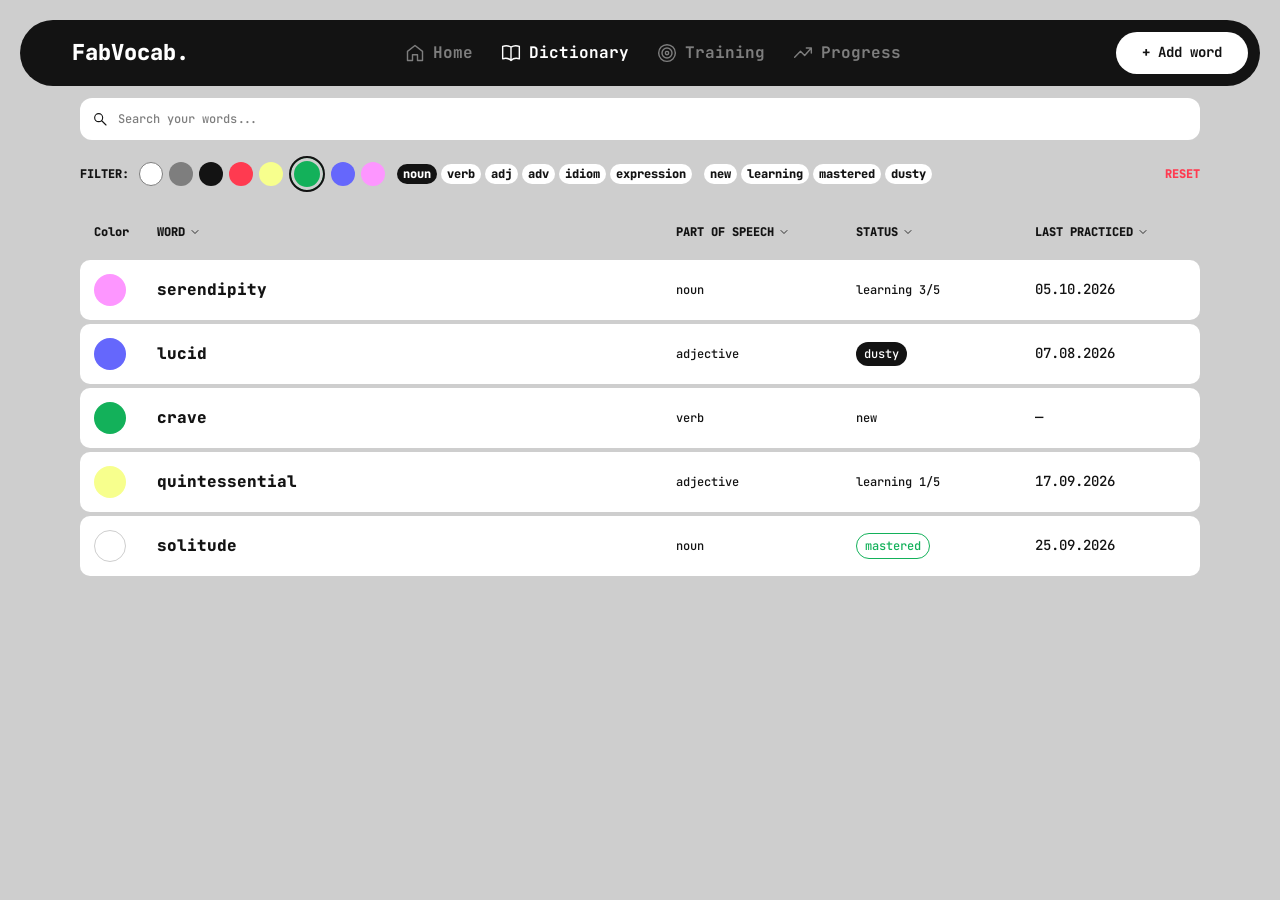
==== pages/dictionary.html @ 0cb4c43d "HW1: feat: web app layout and styles" ====
<!doctype html>
<html lang="en">
<head>
  <meta charset="utf-8">
  <meta name="viewport" content="width=device-width, initial-scale=1">
  <title>Dictionary | FabVocab</title>

  <link rel="preconnect" href="https://fonts.googleapis.com">
  <link rel="preconnect" href="https://fonts.gstatic.com" crossorigin>
  <link href="https://fonts.googleapis.com/css2?family=JetBrains+Mono:ital,wght@0,100..800;1,100..800&display=swap" rel="stylesheet">
  <link rel="stylesheet" href="../styles/base.css">
  <link rel="stylesheet" href="../styles/dictionary.css">
</head>

<body>
  <!-- Shared decorative icons -->
  <svg class="icon-definitions" xmlns="http://www.w3.org/2000/svg" aria-hidden="true">
    <symbol id="icon-home" viewBox="0 0 24 24">
      <path d="m3 10 9-7 9 7v11h-6v-7H9v7H3Z"/>
    </symbol>

    <symbol id="icon-dictionary" viewBox="0 0 24 24">
      <path d="M12 5v16M12 5C9 3 5 3 2 4v15c3-1 7-1 10 2 3-3 7-3 10-2V4c-3-1-7-1-10 1Z"/>
    </symbol>

    <symbol id="icon-training" viewBox="0 0 24 24">
      <circle cx="12" cy="12" r="10"/>
      <circle cx="12" cy="12" r="6"/>
      <circle cx="12" cy="12" r="2"/>
    </symbol>

    <symbol id="icon-progress" viewBox="0 0 24 24">
      <path d="m2 17 7-7 5 5 8-9 M16 6h6v6"/>
    </symbol>

    <symbol id="icon-plus" viewBox="0 0 24 24">
      <path d="M12 5v14M5 12h14"/>
    </symbol>

    <symbol id="icon-search" viewBox="0 0 24 24">
      <circle cx="10" cy="10" r="6"/>
      <path d="m15 15 6 6"/>
    </symbol>

    <symbol id="icon-chevron" viewBox="0 0 24 24">
      <path d="m9 5 7 7-7 7"/>
    </symbol>

    <symbol id="icon-caret" viewBox="0 0 24 24">
      <path d="m6 9 6 6 6-6"/>
    </symbol>

    <symbol id="icon-trash" viewBox="0 0 24 24">
      <path d="M3 6h18M9 6V3h6v3M5 6l1 15h12l1-15M10 10v7M14 10v7"/>
    </symbol>
  </svg>

  <!-- Shared mobile header; the title follows the active static screen -->
  <header class="mobile-header">
    <span class="mobile-title mobile-title-dictionary">Dictionary</span>
    <span class="mobile-title mobile-title-new">New word</span>
    <span class="mobile-title mobile-title-edit">Edit word</span>
    <span class="profile-avatar">AB</span>
  </header>

  <!-- Bottom navigation on mobile; top navigation on desktop -->
  <nav class="primary-navigation" aria-label="Main navigation">
    <a class="brand" href="index.html">FabVocab.</a>

    <div class="navigation-destinations">
      <a class="navigation-item" href="index.html">
        <svg class="interface-icon" aria-hidden="true"><use href="#icon-home"/></svg>
        <span>Home</span>
      </a>

      <a class="navigation-item navigation-current" href="dictionary.html" aria-current="page">
        <svg class="interface-icon" aria-hidden="true"><use href="#icon-dictionary"/></svg>
        <span>Dictionary</span>
      </a>

      <a class="navigation-item" href="training.html">
        <svg class="interface-icon" aria-hidden="true"><use href="#icon-training"/></svg>
        <span>Training</span>
      </a>

      <a class="navigation-item" href="progress.html">
        <svg class="interface-icon" aria-hidden="true"><use href="#icon-progress"/></svg>
        <span>Progress</span>
      </a>
    </div>

    <a class="add-word" href="#add-word" aria-label="Add a word">
      <svg class="interface-icon" aria-hidden="true"><use href="#icon-plus"/></svg>
      <span>+ Add word</span>
    </a>
  </nav>

  <main class="dictionary-app">

    <!-- 1. Populated dictionary -->
    <section
      class="dictionary-screen dictionary-list"
      id="dictionary"
      aria-labelledby="dictionary-heading"
    >
      <h1 class="sr-only" id="dictionary-heading">Dictionary</h1>

      <div class="search-field">
        <label class="sr-only" for="word-search">Search your words</label>
        <svg class="interface-icon" aria-hidden="true"><use href="#icon-search"/></svg>
        <input id="word-search" type="search" placeholder="Search your words...">
      </div>

      <div class="dictionary-filters">
        <div class="filter-colors">
          <span class="filter-label">Filter:</span>

          <fieldset class="color-picker filter-picker">
            <legend class="sr-only">Filter by color</legend>

            <label class="color-option color-white" for="filter-white">
              <input id="filter-white" type="radio" name="filter-color" aria-label="White">
            </label>
            <label class="color-option color-gray" for="filter-gray">
              <input id="filter-gray" type="radio" name="filter-color" aria-label="Gray">
            </label>
            <label class="color-option color-black" for="filter-black">
              <input id="filter-black" type="radio" name="filter-color" aria-label="Black">
            </label>
            <label class="color-option color-red" for="filter-red">
              <input id="filter-red" type="radio" name="filter-color" aria-label="Red">
            </label>
            <label class="color-option color-yellow" for="filter-yellow">
              <input id="filter-yellow" type="radio" name="filter-color" aria-label="Yellow">
            </label>
            <label class="color-option color-green" for="filter-green">
              <input id="filter-green" type="radio" name="filter-color" aria-label="Green" checked>
            </label>
            <label class="color-option color-blue" for="filter-blue">
              <input id="filter-blue" type="radio" name="filter-color" aria-label="Blue">
            </label>
            <label class="color-option color-pink" for="filter-pink">
              <input id="filter-pink" type="radio" name="filter-color" aria-label="Pink">
            </label>
          </fieldset>
        </div>

        <fieldset class="filter-chips">
          <legend class="sr-only">Part of speech filter</legend>
          <label><input type="radio" name="speech-filter" checked>noun</label>
          <label><input type="radio" name="speech-filter">verb</label>
          <label><input type="radio" name="speech-filter">adj</label>
          <label><input type="radio" name="speech-filter">adv</label>
          <label><input type="radio" name="speech-filter">idiom</label>
          <label><input type="radio" name="speech-filter">expression</label>
        </fieldset>

        <fieldset class="filter-chips status-filters">
          <legend class="sr-only">Learning status filter</legend>
          <label><input type="radio" name="status-filter">new</label>
          <label><input type="radio" name="status-filter">learning</label>
          <label><input type="radio" name="status-filter">mastered</label>
          <label><input type="radio" name="status-filter">dusty</label>
        </fieldset>

        <button class="filter-reset" type="button">Reset</button>
      </div>

      <!-- Rows become cards on mobile via CSS -->
      <table class="word-table">
        <caption class="sr-only">Saved words</caption>
        <thead class="word-table-header">
          <tr>
            <th scope="col">Color</th>
            <th scope="col" aria-sort="none">
              <button class="table-sort" type="button">
                Word
                <svg class="interface-icon" aria-hidden="true"><use href="#icon-caret"/></svg>
              </button>
            </th>
            <th scope="col" aria-sort="none">
              <button class="table-sort" type="button">
                Part of speech
                <svg class="interface-icon" aria-hidden="true"><use href="#icon-caret"/></svg>
              </button>
            </th>
            <th scope="col" aria-sort="none">
              <button class="table-sort" type="button">
                Status
                <svg class="interface-icon" aria-hidden="true"><use href="#icon-caret"/></svg>
              </button>
            </th>
            <th scope="col" aria-sort="none">
              <button class="table-sort" type="button">
                Last practiced
                <svg class="interface-icon" aria-hidden="true"><use href="#icon-caret"/></svg>
              </button>
            </th>
          </tr>
        </thead>

        <tbody>
          <tr class="word-row">
            <td class="word-color">
              <span class="word-dot color-pink" aria-label="Pink"></span>
            </td>
            <th class="word-title" scope="row">
              <a class="word-link" href="#word-detail">serendipity</a>
            </th>
            <td class="word-speech">noun</td>
            <td class="word-status">learning 3/5</td>
            <td class="word-date"><time datetime="2026-10-05">05.10.2026</time></td>
          </tr>

          <tr class="word-row">
            <td class="word-color">
              <span class="word-dot color-blue" aria-label="Blue"></span>
            </td>
            <th class="word-title" scope="row">
              <a class="word-link" href="#word-detail">lucid</a>
            </th>
            <td class="word-speech">adjective</td>
            <td class="word-status">
              <span class="status-badge status-dusty">dusty</span>
            </td>
            <td class="word-date"><time datetime="2026-08-07">07.08.2026</time></td>
          </tr>

          <tr class="word-row">
            <td class="word-color">
              <span class="word-dot color-green" aria-label="Green"></span>
            </td>
            <th class="word-title" scope="row">
              <a class="word-link" href="#word-detail">crave</a>
            </th>
            <td class="word-speech">verb</td>
            <td class="word-status">new</td>
            <td class="word-date" aria-label="Not yet practiced">—</td>
          </tr>

          <tr class="word-row">
            <td class="word-color">
              <span class="word-dot color-yellow" aria-label="Yellow"></span>
            </td>
            <th class="word-title" scope="row">
              <a class="word-link" href="#word-detail">quintessential</a>
            </th>
            <td class="word-speech">adjective</td>
            <td class="word-status">learning 1/5</td>
            <td class="word-date"><time datetime="2026-09-17">17.09.2026</time></td>
          </tr>

          <tr class="word-row">
            <td class="word-color">
              <span class="word-dot color-white" aria-label="White"></span>
            </td>
            <th class="word-title" scope="row">
              <a class="word-link" href="#word-detail">solitude</a>
            </th>
            <td class="word-speech">noun</td>
            <td class="word-status">
              <span class="mobile-only">new</span>
              <span class="status-badge status-mastered desktop-only">mastered</span>
            </td>
            <td class="word-date"><time datetime="2026-09-25">25.09.2026</time></td>
          </tr>
        </tbody>
      </table>
    </section>

    <!-- 2. No search results -->
    <section
      class="dictionary-screen dictionary-list empty-screen"
      id="dictionary-empty"
      aria-labelledby="empty-heading"
    >
      <h1 class="sr-only" id="empty-heading">Dictionary</h1>

      <div class="search-field">
        <label class="sr-only" for="empty-search">Search your words</label>
        <svg class="interface-icon" aria-hidden="true"><use href="#icon-search"/></svg>
        <input id="empty-search" type="search" value="floccinaucinihilipilification">
      </div>

      <div class="dictionary-filters">
        <div class="filter-colors">
          <span class="filter-label">Filter:</span>

          <fieldset class="color-picker filter-picker">
            <legend class="sr-only">Filter by color</legend>
            <label class="color-option color-white" for="empty-white">
              <input id="empty-white" type="radio" name="empty-color" aria-label="White">
            </label>
            <label class="color-option color-gray" for="empty-gray">
              <input id="empty-gray" type="radio" name="empty-color" aria-label="Gray">
            </label>
            <label class="color-option color-black" for="empty-black">
              <input id="empty-black" type="radio" name="empty-color" aria-label="Black">
            </label>
            <label class="color-option color-red" for="empty-red">
              <input id="empty-red" type="radio" name="empty-color" aria-label="Red">
            </label>
            <label class="color-option color-yellow" for="empty-yellow">
              <input id="empty-yellow" type="radio" name="empty-color" aria-label="Yellow">
            </label>
            <label class="color-option color-green" for="empty-green">
              <input id="empty-green" type="radio" name="empty-color" aria-label="Green" checked>
            </label>
            <label class="color-option color-blue" for="empty-blue">
              <input id="empty-blue" type="radio" name="empty-color" aria-label="Blue">
            </label>
            <label class="color-option color-pink" for="empty-pink">
              <input id="empty-pink" type="radio" name="empty-color" aria-label="Pink">
            </label>
          </fieldset>
        </div>

        <fieldset class="filter-chips">
          <legend class="sr-only">Part of speech filter</legend>
          <label><input type="radio" name="empty-speech" checked>noun</label>
          <label><input type="radio" name="empty-speech">verb</label>
          <label><input type="radio" name="empty-speech">adj</label>
          <label><input type="radio" name="empty-speech">adv</label>
          <label><input type="radio" name="empty-speech">idiom</label>
          <label><input type="radio" name="empty-speech">expression</label>
        </fieldset>

        <fieldset class="filter-chips status-filters">
          <legend class="sr-only">Learning status filter</legend>
          <label class="desktop-only"><input type="radio" name="empty-status">All</label>
          <label><input type="radio" name="empty-status">new</label>
          <label><input type="radio" name="empty-status">learning</label>
          <label><input type="radio" name="empty-status">mastered</label>
          <label><input type="radio" name="empty-status">dusty</label>
        </fieldset>

        <button class="filter-reset" type="button">Reset</button>
      </div>

      <div class="empty-message">
        <span class="empty-icon">
          <svg class="interface-icon" aria-hidden="true"><use href="#icon-search"/></svg>
        </span>
        <h2>Nope, nothing here.</h2>
        <p>Did you make that word up?</p>
      </div>
    </section>

    <!-- 3. Add word -->
    <section
      class="dictionary-screen form-screen"
      id="add-word"
      aria-labelledby="add-heading"
    >
      <h1 class="form-heading" id="add-heading">New word</h1>

      <form class="word-form" aria-label="New word (static preview)">
        <div class="form-field">
          <label for="add-text">Word *</label>
          <input id="add-text" name="word" placeholder="What is it?" required>
        </div>

        <div class="form-field">
          <label for="add-speech">Part of speech *</label>
          <select id="add-speech" name="speech" required>
            <option>noun</option>
            <option selected>verb</option>
            <option>adjective</option>
            <option>adverb</option>
            <option>idiom</option>
            <option>expression</option>
          </select>
        </div>

        <fieldset class="form-field">
          <legend>Color *</legend>
          <div class="color-picker">
            <label class="color-option color-white" for="add-white">
              <input id="add-white" type="radio" name="add-color" aria-label="White" required>
            </label>
            <label class="color-option color-gray" for="add-gray">
              <input id="add-gray" type="radio" name="add-color" aria-label="Gray" required>
            </label>
            <label class="color-option color-black" for="add-black">
              <input id="add-black" type="radio" name="add-color" aria-label="Black" required>
            </label>
            <label class="color-option color-red" for="add-red">
              <input id="add-red" type="radio" name="add-color" aria-label="Red" required>
            </label>
            <label class="color-option color-yellow" for="add-yellow">
              <input id="add-yellow" type="radio" name="add-color" aria-label="Yellow" required>
            </label>
            <label class="color-option color-green" for="add-green">
              <input id="add-green" type="radio" name="add-color" aria-label="Green" required>
            </label>
            <label class="color-option color-blue" for="add-blue">
              <input id="add-blue" type="radio" name="add-color" aria-label="Blue" required>
            </label>
            <label class="color-option color-pink" for="add-pink">
              <input id="add-pink" type="radio" name="add-color" aria-label="Pink" required>
            </label>
          </div>
        </fieldset>

        <div class="form-field">
          <label for="add-definition">Definition *</label>
          <textarea id="add-definition" name="definition" placeholder="What does it mean?" required></textarea>
        </div>

        <div class="form-field">
          <label for="add-translation">Translation</label>
          <input id="add-translation" name="translation" placeholder="What does it mean in your lang?">
        </div>

        <div class="form-field">
          <label for="add-example">Example</label>
          <input id="add-example" name="example" placeholder="Later is fine">
        </div>

        <div class="form-actions">
          <button class="button button-primary" type="button">Lock it in</button>
        </div>
      </form>
    </section>

    <!-- 4. Add word validation errors -->
    <section
      class="dictionary-screen form-screen"
      id="add-word-errors"
      aria-labelledby="errors-heading"
    >
      <h1 class="form-heading" id="errors-heading">New word</h1>

      <form class="word-form" aria-label="New word with errors (static preview)">
        <div class="form-field">
          <label for="error-text">Word *</label>
          <input
            id="error-text"
            name="word"
            value="lucid"
            required
            aria-invalid="true"
            aria-describedby="duplicate-error"
          >
          <p class="field-error" id="duplicate-error">
            Slow down — this one already lives in your dictionary.
          </p>
        </div>

        <div class="form-field">
          <label for="error-speech">Part of speech *</label>
          <select id="error-speech" name="speech" required>
            <option selected>noun</option>
            <option>verb</option>
            <option>adjective</option>
            <option>adverb</option>
            <option>idiom</option>
            <option>expression</option>
          </select>
        </div>

        <fieldset class="form-field color-error" aria-describedby="color-error">
          <legend>Color *</legend>
          <div class="color-picker">
            <label class="color-option color-white" for="error-white">
              <input id="error-white" type="radio" name="error-color" aria-label="White" required aria-invalid="true" aria-describedby="color-error">
            </label>
            <label class="color-option color-gray" for="error-gray">
              <input id="error-gray" type="radio" name="error-color" aria-label="Gray" required aria-invalid="true" aria-describedby="color-error">
            </label>
            <label class="color-option color-black" for="error-black">
              <input id="error-black" type="radio" name="error-color" aria-label="Black" required aria-invalid="true" aria-describedby="color-error">
            </label>
            <label class="color-option color-red" for="error-red">
              <input id="error-red" type="radio" name="error-color" aria-label="Red" required aria-invalid="true" aria-describedby="color-error">
            </label>
            <label class="color-option color-yellow" for="error-yellow">
              <input id="error-yellow" type="radio" name="error-color" aria-label="Yellow" required aria-invalid="true" aria-describedby="color-error">
            </label>
            <label class="color-option color-green" for="error-green">
              <input id="error-green" type="radio" name="error-color" aria-label="Green" required aria-invalid="true" aria-describedby="color-error">
            </label>
            <label class="color-option color-blue" for="error-blue">
              <input id="error-blue" type="radio" name="error-color" aria-label="Blue" required aria-invalid="true" aria-describedby="color-error">
            </label>
            <label class="color-option color-pink" for="error-pink">
              <input id="error-pink" type="radio" name="error-color" aria-label="Pink" required aria-invalid="true" aria-describedby="color-error">
            </label>
          </div>
          <p class="field-error" id="color-error">Pick a color — any color.</p>
        </fieldset>

        <div class="form-field">
          <label for="error-definition">Definition *</label>
          <textarea
            id="error-definition"
            name="definition"
            placeholder="What does it mean?"
            required
            aria-invalid="true"
            aria-describedby="definition-error"
          ></textarea>
          <p class="field-error" id="definition-error">This one's required.</p>
        </div>

        <div class="form-field">
          <label for="error-translation">Translation</label>
          <input id="error-translation" name="translation" placeholder="What does it mean in your lang?">
        </div>

        <div class="form-field">
          <label for="error-example">Example</label>
          <input id="error-example" name="example" placeholder="Later is fine">
        </div>

        <div class="form-actions">
          <button class="button button-primary" type="button" disabled>Lock it in</button>
        </div>
      </form>
    </section>

    <!-- 5. Add word success -->
    <section
      class="dictionary-screen form-screen success-screen"
      id="add-word-success"
      aria-labelledby="success-heading"
    >
      <h1 class="form-heading" id="success-heading">New word</h1>

      <form class="word-form" aria-label="New word after success (static preview)">
        <div class="form-field">
          <label for="success-text">Word *</label>
          <input id="success-text" name="word" placeholder="What is it?" required>
        </div>

        <div class="form-field">
          <label for="success-speech">Part of speech *</label>
          <select id="success-speech" name="speech" required>
            <option selected>noun</option>
            <option>verb</option>
            <option>adjective</option>
            <option>adverb</option>
            <option>idiom</option>
            <option>expression</option>
          </select>
        </div>

        <fieldset class="form-field">
          <legend>Color *</legend>
          <div class="color-picker">
            <label class="color-option color-white" for="success-white">
              <input id="success-white" type="radio" name="success-color" aria-label="White" required>
            </label>
            <label class="color-option color-gray" for="success-gray">
              <input id="success-gray" type="radio" name="success-color" aria-label="Gray" required>
            </label>
            <label class="color-option color-black" for="success-black">
              <input id="success-black" type="radio" name="success-color" aria-label="Black" required>
            </label>
            <label class="color-option color-red" for="success-red">
              <input id="success-red" type="radio" name="success-color" aria-label="Red" required>
            </label>
            <label class="color-option color-yellow" for="success-yellow">
              <input id="success-yellow" type="radio" name="success-color" aria-label="Yellow" required>
            </label>
            <label class="color-option color-green" for="success-green">
              <input id="success-green" type="radio" name="success-color" aria-label="Green" required>
            </label>
            <label class="color-option color-blue" for="success-blue">
              <input id="success-blue" type="radio" name="success-color" aria-label="Blue" required>
            </label>
            <label class="color-option color-pink" for="success-pink">
              <input id="success-pink" type="radio" name="success-color" aria-label="Pink" required>
            </label>
          </div>
        </fieldset>

        <div class="form-field">
          <label for="success-definition">Definition *</label>
          <textarea id="success-definition" name="definition" placeholder="What does it mean?" required></textarea>
        </div>

        <div class="form-field">
          <label for="success-translation">Translation</label>
          <input id="success-translation" name="translation" placeholder="What does it mean in your lang?">
        </div>

        <div class="form-field">
          <label for="success-example">Example</label>
          <input id="success-example" name="example" placeholder="Later is fine">
        </div>

        <div class="form-actions">
          <button class="button button-primary" type="button">Lock it in</button>
        </div>
      </form>

      <aside class="success-toast" role="status">
        <span>Locked in. Next victim?</span>
        <button type="button" aria-label="Dismiss notification (unimplemented)">×</button>
      </aside>
    </section>

    <!-- 6. Word details -->
    <section
      class="dictionary-screen detail-screen"
      id="word-detail"
      aria-labelledby="detail-heading"
    >
      <div class="detail-controls">
        <a class="button button-secondary button-compact back-link" href="#dictionary">
          <svg class="interface-icon" aria-hidden="true"><use href="#icon-chevron"/></svg>
          Back
        </a>

        <a class="button button-secondary button-compact edit-link" href="#edit-word">Edit word</a>

        <a class="button button-secondary button-compact delete-link" href="#delete-word" aria-label="Delete word">
          <svg class="interface-icon" aria-hidden="true"><use href="#icon-trash"/></svg>
        </a>
      </div>

      <div class="detail-layout">
        <header class="word-card color-pink">
          <h1 id="detail-heading">serendipity</h1>
          <div class="word-card-meta">
            <span class="speech-badge">noun</span>
            <time datetime="2026-01-12">Added Jan 12, 2026</time>
          </div>
        </header>

        <div class="detail-information">
          <section class="info-card">
            <h2>Definition</h2>
            <p>the occurrence of an unexpected, happy discovery of something beautiful or valuable.</p>
          </section>

          <section class="info-card">
            <h2>Translation</h2>
            <p lang="ru">счастливая способность делать неожиданные открытия</p>
          </section>

          <section class="info-card">
            <h2>Examples</h2>
            <p>We found this amazing little restaurant by pure serendipity.</p>

            <div class="example-field">
              <label class="sr-only" for="another-example">Add another example</label>
              <input id="another-example" placeholder="Add another example">
              <button type="button" aria-label="Add example (unimplemented)">
                <svg class="interface-icon" aria-hidden="true"><use href="#icon-plus"/></svg>
              </button>
            </div>
          </section>

          <section class="info-card practice-card">
            <h2>Practice progress</h2>

            <div class="practice-heading">
              <strong>Learning</strong>
              <span>3 / 5 Points</span>
            </div>

            <meter class="sr-only" min="0" max="5" value="3" aria-label="Practice progress">
              3 out of 5
            </meter>

            <div class="practice-bars" aria-hidden="true">
              <span class="earned"></span>
              <span class="earned"></span>
              <span class="earned"></span>
              <span></span>
              <span></span>
            </div>

            <dl class="practice-stats">
              <div>
                <dt>Times practiced</dt>
                <dd>14</dd>
              </div>
              <div>
                <dt>Success rate</dt>
                <dd>64%</dd>
              </div>
            </dl>
          </section>
        </div>
      </div>
    </section>

    <!-- 7. Edit word -->
    <section
      class="dictionary-screen form-screen"
      id="edit-word"
      aria-labelledby="edit-heading"
    >
      <h1 class="form-heading" id="edit-heading">Edit word</h1>

      <form class="word-form" aria-label="Edit word (static preview)">
        <div class="form-field">
          <label for="edit-text">Word *</label>
          <input id="edit-text" name="word" value="serendipity" required>
        </div>

        <div class="form-field">
          <label for="edit-speech">Part of speech *</label>
          <select id="edit-speech" name="speech" required>
            <option selected>noun</option>
            <option>verb</option>
            <option>adjective</option>
            <option>adverb</option>
            <option>idiom</option>
            <option>expression</option>
          </select>
        </div>

        <fieldset class="form-field">
          <legend>Color *</legend>
          <div class="color-picker">
            <label class="color-option color-white" for="edit-white">
              <input id="edit-white" type="radio" name="edit-color" aria-label="White" required>
            </label>
            <label class="color-option color-gray" for="edit-gray">
              <input id="edit-gray" type="radio" name="edit-color" aria-label="Gray" required>
            </label>
            <label class="color-option color-black" for="edit-black">
              <input id="edit-black" type="radio" name="edit-color" aria-label="Black" required>
            </label>
            <label class="color-option color-red" for="edit-red">
              <input id="edit-red" type="radio" name="edit-color" aria-label="Red" required>
            </label>
            <label class="color-option color-yellow" for="edit-yellow">
              <input id="edit-yellow" type="radio" name="edit-color" aria-label="Yellow" required>
            </label>
            <label class="color-option color-green" for="edit-green">
              <input id="edit-green" type="radio" name="edit-color" aria-label="Green" required>
            </label>
            <label class="color-option color-blue" for="edit-blue">
              <input id="edit-blue" type="radio" name="edit-color" aria-label="Blue" required>
            </label>
            <label class="color-option color-pink" for="edit-pink">
              <input id="edit-pink" type="radio" name="edit-color" aria-label="Pink" required checked>
            </label>
          </div>
        </fieldset>

        <div class="form-field">
          <label for="edit-definition">Definition *</label>
          <textarea id="edit-definition" name="definition" required>the occurrence of an unexpected, happy discovery</textarea>
        </div>

        <div class="form-field">
          <label for="edit-translation">Translation</label>
          <input id="edit-translation" name="translation" placeholder="What does it mean in your lang?">
        </div>

        <div class="form-field">
          <label for="edit-example">Example</label>
          <input id="edit-example" name="example" placeholder="Later is fine">
        </div>

        <div class="form-actions">
          <a class="button button-delete" href="#delete-word">Delete word</a>
          <button class="button button-primary" type="button">Save</button>
        </div>
      </form>
    </section>

    <!-- 8. Deletion confirmation — static dialog preview -->
    <section
      class="dictionary-screen form-screen delete-screen"
      id="delete-word"
      aria-label="Delete word confirmation"
    >
      <div class="delete-background" inert>
        <h1 class="form-heading">Edit word</h1>

        <form class="word-form" aria-label="Edit word background">
          <div class="form-field">
            <label for="delete-text">Word *</label>
            <input id="delete-text" value="serendipity" required>
          </div>

          <div class="form-field">
            <label for="delete-speech">Part of speech *</label>
            <select id="delete-speech" required>
              <option selected>noun</option>
              <option>verb</option>
              <option>adjective</option>
              <option>adverb</option>
              <option>idiom</option>
              <option>expression</option>
            </select>
          </div>

          <fieldset class="form-field">
            <legend>Color *</legend>
            <div class="color-picker">
              <label class="color-option color-white" for="delete-white">
                <input id="delete-white" type="radio" name="delete-color" aria-label="White" required>
              </label>
              <label class="color-option color-gray" for="delete-gray">
                <input id="delete-gray" type="radio" name="delete-color" aria-label="Gray" required>
              </label>
              <label class="color-option color-black" for="delete-black">
                <input id="delete-black" type="radio" name="delete-color" aria-label="Black" required>
              </label>
              <label class="color-option color-red" for="delete-red">
                <input id="delete-red" type="radio" name="delete-color" aria-label="Red" required>
              </label>
              <label class="color-option color-yellow" for="delete-yellow">
                <input id="delete-yellow" type="radio" name="delete-color" aria-label="Yellow" required>
              </label>
              <label class="color-option color-green" for="delete-green">
                <input id="delete-green" type="radio" name="delete-color" aria-label="Green" required>
              </label>
              <label class="color-option color-blue" for="delete-blue">
                <input id="delete-blue" type="radio" name="delete-color" aria-label="Blue" required>
              </label>
              <label class="color-option color-pink" for="delete-pink">
                <input id="delete-pink" type="radio" name="delete-color" aria-label="Pink" required checked>
              </label>
            </div>
          </fieldset>

          <div class="form-field">
            <label for="delete-definition">Definition *</label>
            <textarea id="delete-definition" required>the occurrence of an unexpected, happy discovery</textarea>
          </div>

          <div class="form-field">
            <label for="delete-translation">Translation</label>
            <input id="delete-translation" placeholder="What does it mean in your lang?">
          </div>

          <div class="form-field">
            <label for="delete-example">Example</label>
            <input id="delete-example" placeholder="Later is fine">
          </div>

          <div class="form-actions">
            <button class="button button-delete" type="button">Delete word</button>
            <button class="button button-primary" type="button">Save</button>
          </div>
        </form>
      </div>

      <div class="delete-overlay">
        <div
          class="delete-dialog"
          role="dialog"
          aria-modal="true"
          aria-labelledby="delete-heading"
          aria-describedby="delete-description"
        >
          <h2 id="delete-heading">Sure?</h2>
          <p id="delete-description">It's been through a lot with you.</p>
          <button class="button button-danger" type="button">Delete</button>
          <a class="button button-secondary" href="#edit-word">Keep it</a>
        </div>
      </div>
    </section>

    <!-- Supplied word color variants -->
    <section
      class="dictionary-screen palette-screen"
      id="word-colors"
      aria-labelledby="palette-heading"
    >
      <h1 class="sr-only" id="palette-heading">Word color palette</h1>

      <div class="palette-grid">
        <article class="word-card color-white">
          <h2>serendipity</h2>
          <div class="word-card-meta">
            <span class="speech-badge">noun</span>
            <time datetime="2026-01-12">Added Jan 12, 2026</time>
          </div>
        </article>

        <article class="word-card color-gray word-card-dark">
          <h2>serendipity</h2>
          <div class="word-card-meta">
            <span class="speech-badge">noun</span>
            <time datetime="2026-01-12">Added Jan 12, 2026</time>
          </div>
        </article>

        <article class="word-card color-black word-card-dark">
          <h2>serendipity</h2>
          <div class="word-card-meta">
            <span class="speech-badge">noun</span>
            <time datetime="2026-01-12">Added Jan 12, 2026</time>
          </div>
        </article>

        <article class="word-card color-red word-card-dark">
          <h2>serendipity</h2>
          <div class="word-card-meta">
            <span class="speech-badge">noun</span>
            <time datetime="2026-01-12">Added Jan 12, 2026</time>
          </div>
        </article>

        <article class="word-card color-yellow">
          <h2>serendipity</h2>
          <div class="word-card-meta">
            <span class="speech-badge">noun</span>
            <time datetime="2026-01-12">Added Jan 12, 2026</time>
          </div>
        </article>

        <article class="word-card color-green word-card-dark">
          <h2>serendipity</h2>
          <div class="word-card-meta">
            <span class="speech-badge">noun</span>
            <time datetime="2026-01-12">Added Jan 12, 2026</time>
          </div>
        </article>

        <article class="word-card color-blue word-card-dark">
          <h2>serendipity</h2>
          <div class="word-card-meta">
            <span class="speech-badge">noun</span>
            <time datetime="2026-01-12">Added Jan 12, 2026</time>
          </div>
        </article>

        <article class="word-card color-pink">
          <h2>serendipity</h2>
          <div class="word-card-meta">
            <span class="speech-badge">noun</span>
            <time datetime="2026-01-12">Added Jan 12, 2026</time>
          </div>
        </article>
      </div>
    </section>
  </main>
</body>
</html>
---- styles/base.css ----
/*
  FabVocab — shared foundation.
  Design tokens, base styles, mobile header, primary navigation, buttons
  and the shared empty-state pattern. Page-specific styles live in
  home.css / dictionary.css / training.css / progress.css.
*/

:root {
  /* Color tokens */
  --canvas: #cecece;
  --paper: #ffffff;
  --ink: #131313;
  --gray: #7e7e7e;
  --muted: #ececec;
  --ink-soft: #2f2f2f;
  --red: #ff3a50;
  --red-soft: #e02f44;
  --yellow: #f7ff8d;
  --green: #13b15a;
  --blue: #6567fc;
  --pink: #fd96ff;

  /* Typography tokens */
  --font-interface: "JetBrains Mono", monospace;
  --font-size-xs: 10px;
  --font-size-sm: 12px;
  --font-size-md: 14px;
  --font-size-lg: 16px;
  --font-weight-bold: 700;
  --font-weight-black: 800;

  /* Spacing tokens */
  --space-2xs: 4px;
  --space-xs: 8px;
  --space-sm: 12px;
  --space-md: 16px;
  --space-lg: 20px;
  --space-xl: 24px;
  --space-2xl: 32px;
  --page-gutter: 16px;

  /* Shape tokens */
  --radius-sm: 8px;
  --radius-md: 12px;
  --radius-lg: 16px;
  --radius-xl: 20px;
  --radius-pill: 999px;

  /* Motion tokens */
  --transition-fast: 120ms ease;

  /* Layout tokens */
  --navigation-clearance: calc(112px + env(safe-area-inset-bottom, 0px));
  --icon-size: 20px;
}

/* Base styles */

* {
  box-sizing: border-box;
}

html {
  background: var(--canvas);
  color: var(--ink);
}

body {
  margin: 0;
  min-height: 100vh;
  min-height: 100dvh;
  display: flow-root;

  font-family: var(--font-interface);
  font-optical-sizing: auto;
  font-size: var(--font-size-md);
  font-weight: 500;
  line-height: 1.4;
}

button,
input,
select,
textarea {
  font: inherit;
  color: inherit;
}

button,
a,
summary,
label {
  -webkit-tap-highlight-color: transparent;
}

button,
a {
  touch-action: manipulation;
}

button {
  border: 0;
  cursor: pointer;
}

button:disabled {
  cursor: not-allowed;
}

a {
  color: inherit;
  text-decoration: none;
}

h1,
h2,
h3,
p,
ul,
ol,
dl,
dd,
figure {
  margin: 0;
}

ul,
ol {
  padding: 0;
}

fieldset {
  min-width: 0;
  margin: 0;
  padding: 0;
  border: 0;
}

legend {
  padding: 0;
}

:where(a, button, summary):focus-visible {
  outline: 3px solid var(--ink);
  outline-offset: 4px;
}

/* Shared helpers */

.sr-only {
  position: absolute;
  width: 1px;
  height: 1px;
  padding: 0;
  margin: -1px;
  overflow: hidden;
  clip-path: inset(50%);
  white-space: nowrap;
  border: 0;
}

.icon-definitions {
  position: absolute;
  width: 0;
  height: 0;
  overflow: hidden;
}

.interface-icon {
  width: var(--icon-size);
  height: var(--icon-size);
  flex-shrink: 0;
  fill: none;
  stroke: currentColor;
  stroke-width: 1.7;
  stroke-linecap: round;
  stroke-linejoin: round;
}

.desktop-only {
  display: none;
}

/* Mobile header */

.mobile-header {
  height: 96px;
  padding: 40px var(--page-gutter) 0;

  display: flex;
  align-items: center;
  justify-content: space-between;
  gap: var(--space-xs);
}

.mobile-title,
.mobile-header .brand {
  font-size: 22px;
  font-weight: var(--font-weight-black);
  line-height: 28px;
}

.mobile-header .brand:hover {
  text-decoration: underline;
}

.profile-avatar {
  display: grid;
  place-items: center;

  width: 32px;
  height: 32px;
  border-radius: 50%;
  background: var(--pink);
  color: var(--ink);

  font-size: var(--font-size-sm);
  font-weight: var(--font-weight-bold);
}

/* Bottom navigation on mobile; top navigation on desktop */

.primary-navigation {
  position: fixed;
  z-index: 10;
  bottom: calc(12px + env(safe-area-inset-bottom, 0px));
  left: var(--page-gutter);
  right: var(--page-gutter);

  height: 72px;
  padding: var(--space-sm);
  border-radius: var(--radius-pill);
  background: var(--ink);
  color: var(--gray);

  display: flex;
  align-items: center;
  gap: var(--space-xs);
}

.primary-navigation .brand,
.add-word span {
  display: none;
}

.navigation-destinations {
  flex: 1;
  min-width: 0;

  display: flex;
  justify-content: space-around;
  align-items: center;
}

.navigation-item {
  display: flex;
  flex: 1;
  min-width: 0;
  min-height: 48px;
  flex-direction: column;
  align-items: center;
  justify-content: center;
  gap: var(--space-2xs);

  padding: 0;
  background: transparent;
  color: inherit;

  font-size: var(--font-size-xs);
  font-weight: var(--font-weight-bold);
  line-height: 14px;

  transition: color var(--transition-fast);
}

.navigation-item:hover {
  color: var(--paper);
}

.navigation-current {
  color: var(--paper);
}

.add-word {
  flex: 0 0 48px;
  height: 48px;

  display: grid;
  place-items: center;

  border-radius: 50%;
  background: var(--paper);
  color: var(--ink);

  transition: background-color var(--transition-fast);
}

.add-word:hover {
  background: var(--muted);
}

.primary-navigation :is(a, button):focus-visible {
  outline-color: var(--pink);
}

/* Buttons */

.button {
  display: inline-flex;
  align-items: center;
  justify-content: center;
  gap: var(--space-xs);

  min-height: 46px;
  padding: var(--space-sm) var(--space-lg);
  border: 0;
  border-radius: var(--radius-pill);

  font-size: var(--font-size-md);
  font-weight: var(--font-weight-bold);
  line-height: 18px;
  text-align: center;

  transition:
    background-color var(--transition-fast),
    color var(--transition-fast);
}

.button-primary {
  background: var(--ink);
  color: var(--paper);
}

.button-primary:hover {
  background: var(--ink-soft);
}

.button-primary:disabled {
  background: var(--gray);
  color: var(--paper);
}

.button-secondary {
  background: var(--paper);
  color: var(--ink);
}

.button-secondary:hover {
  background: var(--muted);
}

.button-danger {
  background: var(--red);
  color: var(--paper);
}

.button-danger:hover {
  background: var(--red-soft);
}

.button-delete {
  background: var(--muted);
  color: var(--red);
}

.button-delete:hover {
  background: var(--canvas);
}

/* Compact size variant for toolbar buttons */
.button-compact {
  min-height: 36px;
  padding: var(--space-xs) var(--space-sm);
  font-size: var(--font-size-sm);
}

/* Shared empty-state pattern */

.empty-state {
  display: flex;
  flex-direction: column;
  align-items: center;
  gap: var(--space-xl);

  width: 100%;
  max-width: 440px;
  text-align: center;
}

.empty-message {
  display: flex;
  flex-direction: column;
  align-items: center;
  gap: var(--space-md);
}

.empty-illustration {
  display: grid;
  place-items: center;

  width: 80px;
  height: 80px;
  border-radius: 50%;
  background: var(--paper);
}

.empty-illustration .interface-icon {
  width: 32px;
  height: 32px;
}

.empty-heading {
  font-size: var(--font-size-lg);
  font-weight: var(--font-weight-black);
  line-height: 26px;
}

.empty-description {
  font-size: var(--font-size-md);
  line-height: 22px;
}

/* Small phones */

@media (max-width: 359px) {
  .primary-navigation {
    padding-inline: var(--space-xs);
    gap: var(--space-2xs);
  }

  .navigation-item {
    font-size: 8px;
  }

  .mobile-title,
  .mobile-header .brand {
    font-size: var(--font-size-lg);
  }
}

/* Tablets */

@media (min-width: 600px) and (max-width: 899px) {
  .mobile-header {
    max-width: 648px;
    margin-inline: auto;
  }

  .primary-navigation {
    max-width: 616px;
    margin-inline: auto;
  }
}

/* Desktop */

@media (min-width: 900px) {
  :root {
    --page-gutter: var(--space-lg);
  }

  .mobile-header {
    display: none;
  }

  .primary-navigation {
    position: static;

    height: 66px;
    margin: var(--space-lg) var(--page-gutter) 0;
    padding: var(--space-sm);
    gap: var(--space-lg);
  }

  .primary-navigation .brand {
    display: block;
    flex-shrink: 0;
    padding-left: 40px;
    color: var(--paper);

    font-size: 22px;
    font-weight: var(--font-weight-black);
    line-height: 28px;

    transition: color var(--transition-fast);
  }

  .primary-navigation .brand:hover {
    color: var(--muted);
  }

  .navigation-destinations {
    justify-content: center;
    gap: 28px;
  }

  .navigation-item {
    flex: 0 1 auto;
    flex-direction: row;
    gap: var(--space-xs);
    min-height: 42px;

    font-size: var(--font-size-lg);
    line-height: 20px;
  }

  .add-word {
    flex-basis: 132px;
    height: 42px;
    border-radius: var(--radius-pill);
  }

  .add-word .interface-icon {
    display: none;
  }

  .add-word span {
    display: inline;
    font-size: var(--font-size-md);
    font-weight: var(--font-weight-bold);
  }

  .mobile-only {
    display: none;
  }

  .desktop-only {
    display: inline;
  }
}

/* Intermediate desktop widths */

@media (min-width: 900px) and (max-width: 1099px) {
  .primary-navigation .brand {
    padding-left: var(--space-sm);
  }

  .navigation-destinations {
    gap: var(--space-md);
  }

  .navigation-item {
    font-size: var(--font-size-md);
  }
}

/* Accessibility: honor reduced-motion preferences */

@media (prefers-reduced-motion: reduce) {
  *,
  *::before,
  *::after {
    transition-duration: 0.01ms !important;
    animation-duration: 0.01ms !important;
  }
}
---- styles/dictionary.css ----
/* Dictionary screen styles */

.dictionary-app {
  padding:
    var(--space-sm)
    var(--page-gutter)
    calc(112px + env(safe-area-inset-bottom, 0px));
}

/* Static screen selection via :target anchors */

.dictionary-screen {
  display: none;
  scroll-margin-top: 106px;
}

.dictionary-list:first-child {
  display: block;
}

.dictionary-app:has(.dictionary-screen:target) .dictionary-screen {
  display: none;
}

.dictionary-app:has(.dictionary-screen:target) .dictionary-screen:target {
  display: block;
}

/* Mobile header title follows the active static screen */

.mobile-title-new,
.mobile-title-edit {
  display: none;
}

body:has(:is(#add-word, #add-word-errors, #add-word-success):target) .mobile-title-dictionary,
body:has(:is(#edit-word, #delete-word):target) .mobile-title-dictionary {
  display: none;
}

body:has(:is(#add-word, #add-word-errors, #add-word-success):target) .mobile-title-new,
body:has(:is(#edit-word, #delete-word):target) .mobile-title-edit {
  display: inline;
}

/* Word detail takes over the whole mobile screen */

body:has(#word-detail:target) .mobile-header {
  display: none;
}

body:has(#word-detail:target) .dictionary-app {
  padding-top: 50px;
}

/* Search */

.search-field {
  display: flex;
  align-items: center;
  gap: 10px;

  height: 42px;
  padding: 0 var(--space-sm);
  border-radius: var(--radius-md);
  background: var(--paper);
}

.search-field:focus-within {
  outline: 3px solid var(--ink);
}

.search-field .interface-icon {
  width: 16px;
  height: 16px;
}

.search-field input {
  width: 100%;
  height: 100%;
  padding: 0;
  border: 0;
  background: transparent;

  font-size: var(--font-size-sm);
}

input::placeholder,
textarea::placeholder {
  color: var(--gray);
  opacity: 1;
}

/* Filters */

.dictionary-filters {
  position: relative;

  display: flex;
  flex-wrap: wrap;
  align-items: center;
  gap: var(--space-xs) var(--space-md);
  margin: var(--space-md) 0;
}

.filter-colors {
  display: flex;
  align-items: center;
  flex-wrap: wrap;
  gap: 10px;

  min-height: 36px;
  padding-right: 42px;
}

.filter-label,
.form-field > label,
.form-field > legend {
  font-size: var(--font-size-sm);
  font-weight: var(--font-weight-black);
  text-transform: uppercase;
}

.color-picker {
  display: flex;
  flex-wrap: wrap;
  align-items: center;
  gap: 6px;

  min-height: 36px;
}

.color-option {
  position: relative;

  display: block;
  width: 24px;
  height: 24px;
  flex-shrink: 0;
  border: 1px solid transparent;
  border-radius: 50%;
  cursor: pointer;

  transition: transform var(--transition-fast);
}

.color-option:hover {
  transform: scale(1.1);
}

.color-option input,
.filter-chips input {
  position: absolute;
  width: 1px;
  height: 1px;
  opacity: 0;
}

.color-option:has(input:checked) {
  width: 36px;
  height: 36px;
  border: 2px solid var(--ink);
  box-shadow: inset 0 0 0 3px var(--canvas);
}

.color-option:has(input:focus-visible),
.filter-chips label:has(input:focus-visible) {
  outline: 2px solid var(--ink);
  outline-offset: 3px;
}

.color-white { background: var(--paper); }
.color-gray { background: var(--gray); }
.color-black { background: var(--ink); }
.color-red { background: var(--red); }
.color-yellow { background: var(--yellow); }
.color-green { background: var(--green); }
.color-blue { background: var(--blue); }
.color-pink { background: var(--pink); }

.color-option.color-white {
  border-color: var(--gray);
}

.filter-chips {
  display: flex;
  flex-wrap: wrap;
  gap: var(--space-2xs);
  width: 100%;
}

.filter-chips label {
  position: relative;

  display: inline-flex;
  align-items: center;
  padding: 2px var(--space-xs);
  border-radius: var(--radius-pill);
  background: var(--paper);
  cursor: pointer;

  font-size: var(--font-size-sm);
  font-weight: var(--font-weight-black);
  line-height: 16px;

  transition: background-color var(--transition-fast), color var(--transition-fast);
}

.filter-chips label:has(input:checked) {
  color: var(--paper);
  background: var(--ink);
}

.filter-chips label:not(:has(input:checked)):hover {
  background: var(--muted);
}

.filter-reset {
  position: absolute;
  top: 11px;
  right: 0;

  padding: 0;
  border: 0;
  background: transparent;
  color: var(--red);

  font-size: var(--font-size-sm);
  font-weight: var(--font-weight-black);
  text-transform: uppercase;

  transition: opacity var(--transition-fast);
}

.filter-reset:hover {
  text-decoration: underline;
}

/* Word table: cards on mobile, tabular layout on desktop */

.word-table {
  display: block;
}

.word-table thead {
  position: absolute;
  width: 1px;
  height: 1px;
  padding: 0;
  margin: -1px;
  overflow: hidden;
  clip-path: inset(50%);
  white-space: nowrap;
  border: 0;
}

.word-table tbody {
  display: block;
}

.word-row {
  position: relative;

  display: grid;
  grid-template-columns: 8px max-content minmax(0, 1fr);
  column-gap: var(--space-xs);
  row-gap: var(--space-2xs);
  align-content: center;
  cursor: pointer;

  min-height: 68px;
  margin-bottom: var(--space-2xs);
  padding: 14px;
  border-radius: 10px;
  background: var(--paper);

  transition: background-color var(--transition-fast);
}

.word-row:last-child {
  margin-bottom: 0;
}

.word-row:hover {
  background: var(--muted);
}

.word-table th,
.word-table td {
  display: block;
}

.word-color {
  grid-column: 1;
  grid-row: 1 / 3;
  align-self: center;
}

.word-title {
  grid-column: 2 / 4;
  grid-row: 1;

  font-size: var(--font-size-lg);
  font-weight: var(--font-weight-black);
  line-height: 1.2;
  overflow-wrap: anywhere;
  text-align: left;
}

/* The stretched pseudo-element makes the whole row clickable */
.word-link::after {
  content: "";
  position: absolute;
  inset: 0;
}

.word-link:hover {
  text-decoration: underline;
}

.word-dot {
  display: block;
  width: 8px;
  height: 8px;
  border-radius: 50%;
}

.word-dot.color-white {
  border: 1px solid var(--canvas);
}

.word-speech {
  grid-column: 2;
  grid-row: 2;

  font-size: var(--font-size-sm);
}

.word-status {
  grid-column: 3;
  grid-row: 2;

  font-size: var(--font-size-sm);
}

.word-status::before {
  content: '·';
  margin-right: var(--space-xs);
}

.word-date {
  display: none;
}

/* Empty search results */

.empty-screen .empty-message {
  min-height: 262px;
  padding: 40px 0;

  display: flex;
  flex-direction: column;
  align-items: center;
  justify-content: center;
  text-align: center;
  gap: var(--space-xl);
}

.empty-icon {
  display: grid;
  place-items: center;

  width: 64px;
  height: 64px;
  border-radius: 50%;
  background: var(--paper);
}

.empty-icon .interface-icon {
  width: 28px;
  height: 28px;
}

.empty-screen .empty-message h2 {
  font-size: var(--font-size-lg);
  font-weight: var(--font-weight-black);
}

.empty-screen .empty-message p {
  font-size: var(--font-size-md);
}

/* Add / edit word forms */

.form-heading {
  position: absolute;
  width: 1px;
  height: 1px;
  overflow: hidden;
  clip-path: inset(50%);
}

.word-form {
  display: grid;
  gap: var(--space-md);
}

.form-field {
  display: flex;
  flex-direction: column;
  gap: var(--space-xs);
}

.form-field > legend {
  padding: 0;
  margin-bottom: var(--space-xs);
}

.form-field > input,
.form-field > select,
.form-field > textarea {
  width: 100%;
  height: 42px;
  padding: var(--space-sm);
  border: 1px solid transparent;
  border-radius: 10px;
  background: var(--paper);

  font-size: var(--font-size-md);
}

.form-field > select {
  padding: 0 var(--space-sm);
}

.form-field > textarea {
  height: 80px;
  line-height: 18px;
  resize: vertical;
}

.form-field > :is(input, select, textarea):focus {
  border-color: var(--ink);
  outline: none;
}

.form-field > [aria-invalid="true"] {
  border-color: var(--red);
}

.color-error .color-option {
  border-color: var(--red);
}

.field-error {
  color: var(--red);

  font-size: var(--font-size-sm);
  line-height: 16px;
  overflow-wrap: anywhere;
}

.color-error .field-error {
  margin-top: var(--space-xs);
  font-size: var(--font-size-xs);
}

.form-actions {
  display: flex;
  gap: var(--space-xs);
}

.form-actions .button {
  flex: 1;
  min-width: 0;
}

/* Success toast */

.success-screen {
  padding-bottom: 64px;
}

.success-toast {
  position: fixed;
  z-index: 11;
  bottom: calc(96px + env(safe-area-inset-bottom, 0px));
  left: var(--page-gutter);
  right: var(--page-gutter);

  display: flex;
  align-items: center;
  justify-content: space-between;
  gap: var(--space-sm);

  min-height: 48px;
  padding: var(--space-sm) var(--space-md);
  border-radius: var(--radius-pill);
  background: var(--green);
  color: var(--paper);

  font-size: var(--font-size-sm);
  font-weight: var(--font-weight-black);
}

.success-toast button {
  padding: 0;
  border: 0;
  background: transparent;
  color: inherit;

  font-size: var(--font-size-xl);
  line-height: var(--font-size-xl);

  transition: opacity var(--transition-fast);
}

.success-toast button:hover {
  opacity: 0.7;
}

/* Word detail */

.detail-controls {
  display: flex;
  gap: var(--space-xs);
  margin-bottom: var(--space-md);
}

.back-link .interface-icon {
  width: 14px;
  height: 14px;
  transform: rotate(180deg);
}

.edit-link {
  margin-left: auto;
}

.delete-link {
  width: 36px;
  padding: var(--space-xs);
}

.detail-layout {
  display: grid;
  gap: var(--space-md);
}

.word-card {
  min-width: 0;
  min-height: 116px;
  padding: var(--space-xl);
  border-radius: var(--radius-xl);
}

.word-card h1,
.word-card h2 {
  font-size: 24px;
  font-weight: var(--font-weight-black);
  overflow-wrap: anywhere;
}

.word-card-meta {
  display: flex;
  flex-wrap: wrap;
  align-items: center;
  gap: var(--space-sm);
  margin-top: var(--space-sm);

  font-size: var(--font-size-sm);
  font-weight: var(--font-weight-black);
}

.speech-badge {
  padding: var(--space-2xs) var(--space-xs);
  border-radius: var(--radius-lg);
  background: var(--ink);
  color: var(--paper);

  font-size: var(--font-size-sm);
}

.word-card-dark {
  color: var(--paper);
}

.word-card-dark .speech-badge {
  background: var(--paper);
  color: var(--ink);
}

.detail-information {
  display: grid;
  gap: var(--space-2xs);
}

.info-card {
  min-width: 0;
  padding: var(--space-md);
  border-radius: var(--radius-lg);
  background: var(--paper);
}

.info-card h2 {
  margin-bottom: var(--space-xs);

  color: var(--gray);
  font-size: var(--font-size-sm);
  line-height: 16px;
  font-weight: var(--font-weight-black);
  text-transform: uppercase;
}

.info-card p {
  line-height: var(--font-size-lg);
  overflow-wrap: anywhere;
}

.info-card:nth-child(3) {
  min-height: 152px;
}

.example-field {
  display: flex;
  align-items: center;

  height: 36px;
  margin-top: var(--space-sm);
  padding: 0 10px;
  border-radius: var(--radius-sm);
  background: var(--muted);
}

.example-field input {
  width: 100%;
  padding: 0;
  border: 0;
  background: transparent;

  font-size: var(--font-size-sm);
}

.example-field button {
  display: flex;
  padding: var(--space-2xs) 0 var(--space-2xs) var(--space-xs);
  border: 0;
  background: transparent;

  transition: opacity var(--transition-fast);
}

.example-field button:hover {
  opacity: 0.7;
}

/* Practice progress */

.practice-heading {
  display: flex;
  justify-content: space-between;
  gap: var(--space-xs);
}

.practice-heading span {
  font-size: var(--font-size-md);
}

.practice-bars {
  display: flex;
  gap: var(--space-2xs);
  margin: var(--space-sm) 0;
}

.practice-bars span {
  flex: 1;
  height: 8px;
  border-radius: var(--radius-sm);
  background: var(--canvas);
}

.practice-bars .earned {
  background: var(--ink);
}

.practice-stats {
  display: flex;
  gap: var(--space-2xl);
}

.practice-stats dt {
  margin-bottom: var(--space-2xs);

  color: var(--gray);
  font-size: var(--font-size-sm);
}

.practice-stats dd {
  font-size: var(--font-size-md);
}

/* Delete dialog */

.delete-overlay {
  position: fixed;
  inset: 0;
  z-index: 20;
  padding: var(--space-xl);

  display: grid;
  place-items: center;
  overflow-y: auto;
  background: rgb(0 0 0 / 60%);
}

.delete-dialog {
  display: grid;
  gap: var(--space-sm);

  width: min(318px, 100%);
  padding: var(--space-xl);
  border-radius: var(--radius-xl);
  background: var(--paper);
}

.delete-dialog h2 {
  font-size: 18px;
  font-weight: var(--font-weight-black);
}

.delete-dialog p {
  margin-bottom: var(--space-xs);

  color: var(--gray);
  line-height: var(--font-size-lg);
}

body:has(#delete-word:target) :is(.primary-navigation, .mobile-header) {
  pointer-events: none;
}

/* Word color variants */

.palette-grid {
  display: grid;
  gap: 26px;
}

/* Small phones */

@media (max-width: 359px) {
  .filter-colors {
    gap: 6px;
  }

  .filter-picker {
    gap: var(--space-2xs);
  }

  .filter-colors .filter-label {
    width: 100%;
  }

  .word-card {
    padding: var(--space-lg);
  }

  .practice-stats {
    gap: var(--space-md);
  }
}

/* Tablets */

@media (min-width: 600px) and (max-width: 899px) {
  .palette-grid {
    grid-template-columns: repeat(2, minmax(0, 1fr));
  }
}

/* Desktop */

@media (min-width: 900px) {
  .dictionary-app,
  body:has(#word-detail:target) .dictionary-app {
    padding: var(--space-sm) var(--space-lg) 40px;
  }

  .dictionary-screen {
    max-width: 1120px;
    margin-inline: auto;
    scroll-margin-top: 118px;
  }

  .dictionary-filters {
    gap: var(--space-xs) var(--space-sm);
  }

  .filter-colors {
    padding: 0;
  }

  .filter-chips {
    width: auto;
    gap: var(--space-2xs);
  }

  .filter-chips label {
    padding-inline: 6px;
  }

  .filter-reset {
    position: static;
    margin-left: auto;
  }

  .empty-screen .status-filters {
    width: 100%;
  }

  .empty-screen .filter-reset {
    position: absolute;
    top: 11px;
  }

  /* Tabular layout */

  .word-table {
    display: table;
    width: 100%;
    border-collapse: separate;
    border-spacing: 0 var(--space-2xs);
  }

  .word-table thead {
    position: static;
    display: table-header-group;

    width: auto;
    height: auto;
    margin: 0;
    overflow: visible;
    clip-path: none;
    white-space: normal;
  }

  .word-table tbody {
    display: table-row-group;
  }

  .word-row {
    display: table-row;

    min-height: 0;
    margin-bottom: 0;
    padding: 0;
    border-radius: 0;
    background: transparent;
  }

  .word-row:hover {
    background: transparent;
  }

  .word-table th,
  .word-table td {
    display: table-cell;
    padding: 14px;
    vertical-align: middle;
    background: var(--paper);

    transition: background-color var(--transition-fast);
  }

  .word-row :is(th, td):first-child {
    border-radius: 10px 0 0 10px;
  }

  .word-row :is(th, td):last-child {
    border-radius: 0 10px 10px 0;
  }

  .word-row:hover :is(th, td) {
    background: var(--muted);
  }

  .word-table thead th {
    height: 40px;
    padding-block: 0;

    background: transparent;
    font-size: var(--font-size-sm);
    font-weight: var(--font-weight-black);
    text-align: left;
  }

  .table-sort {
    display: inline-flex;
    align-items: center;
    gap: var(--space-2xs);
    padding: 0;
    border: 0;
    background: transparent;

    font: inherit;
    font-weight: var(--font-weight-black);
    text-transform: uppercase;
    cursor: pointer;
  }

  .table-sort .interface-icon {
    width: 12px;
    height: 12px;
  }

  .table-sort:hover {
    text-decoration: underline;
  }

  .word-color {
    width: 60px;
  }

  .word-dot {
    width: 32px;
    height: 32px;
  }

  .word-title {
    font-size: var(--font-size-lg);
  }

  .word-speech,
  .word-status,
  .word-date {
    width: 16%;
  }

  .word-date {
    display: table-cell;
  }

  .word-date time {
    display: inline;
  }

  .word-status::before {
    content: none;
  }

  .status-badge {
    padding: var(--space-2xs) var(--space-xs);
    border-radius: var(--radius-pill);
    font-size: var(--font-size-sm);
  }

  .status-dusty {
    background: var(--ink);
    color: var(--paper);
  }

  .status-mastered {
    color: var(--green);
    border: 1px solid var(--green);
  }

  /* Empty search results */

  .empty-screen .empty-message {
    min-height: 380px;
  }

  /* Forms */

  .form-screen {
    max-width: 880px;
    padding: var(--space-xl) 40px 0;
  }

  .form-heading {
    position: static;
    width: auto;
    height: auto;
    overflow: visible;
    clip-path: none;

    font-size: 22px;
    font-weight: var(--font-weight-black);
    line-height: 26px;
    margin-bottom: var(--space-xl);
  }

  .form-actions {
    margin-top: var(--space-xs);
  }

  .form-actions .button {
    flex: none;
    min-width: 132px;
  }

  /* Success toast */

  .success-screen {
    padding-bottom: 0;
  }

  .success-toast {
    top: 106px;
    bottom: auto;
    left: auto;
    right: var(--space-lg);
    width: 440px;
  }

  /* Word detail */

  .detail-layout {
    grid-template-columns: minmax(0, 360px) minmax(0, 1fr);
    gap: var(--space-lg);
  }

  .detail-information .info-card:nth-child(-n+2) {
    min-height: 76px;
  }

  .detail-information .info-card:nth-child(3) {
    min-height: 132px;
  }

  .practice-card {
    min-height: 140px;
  }

  .delete-dialog {
    width: min(440px, 100%);
  }

  .palette-grid {
    grid-template-columns: repeat(3, minmax(0, 1fr));
  }
}
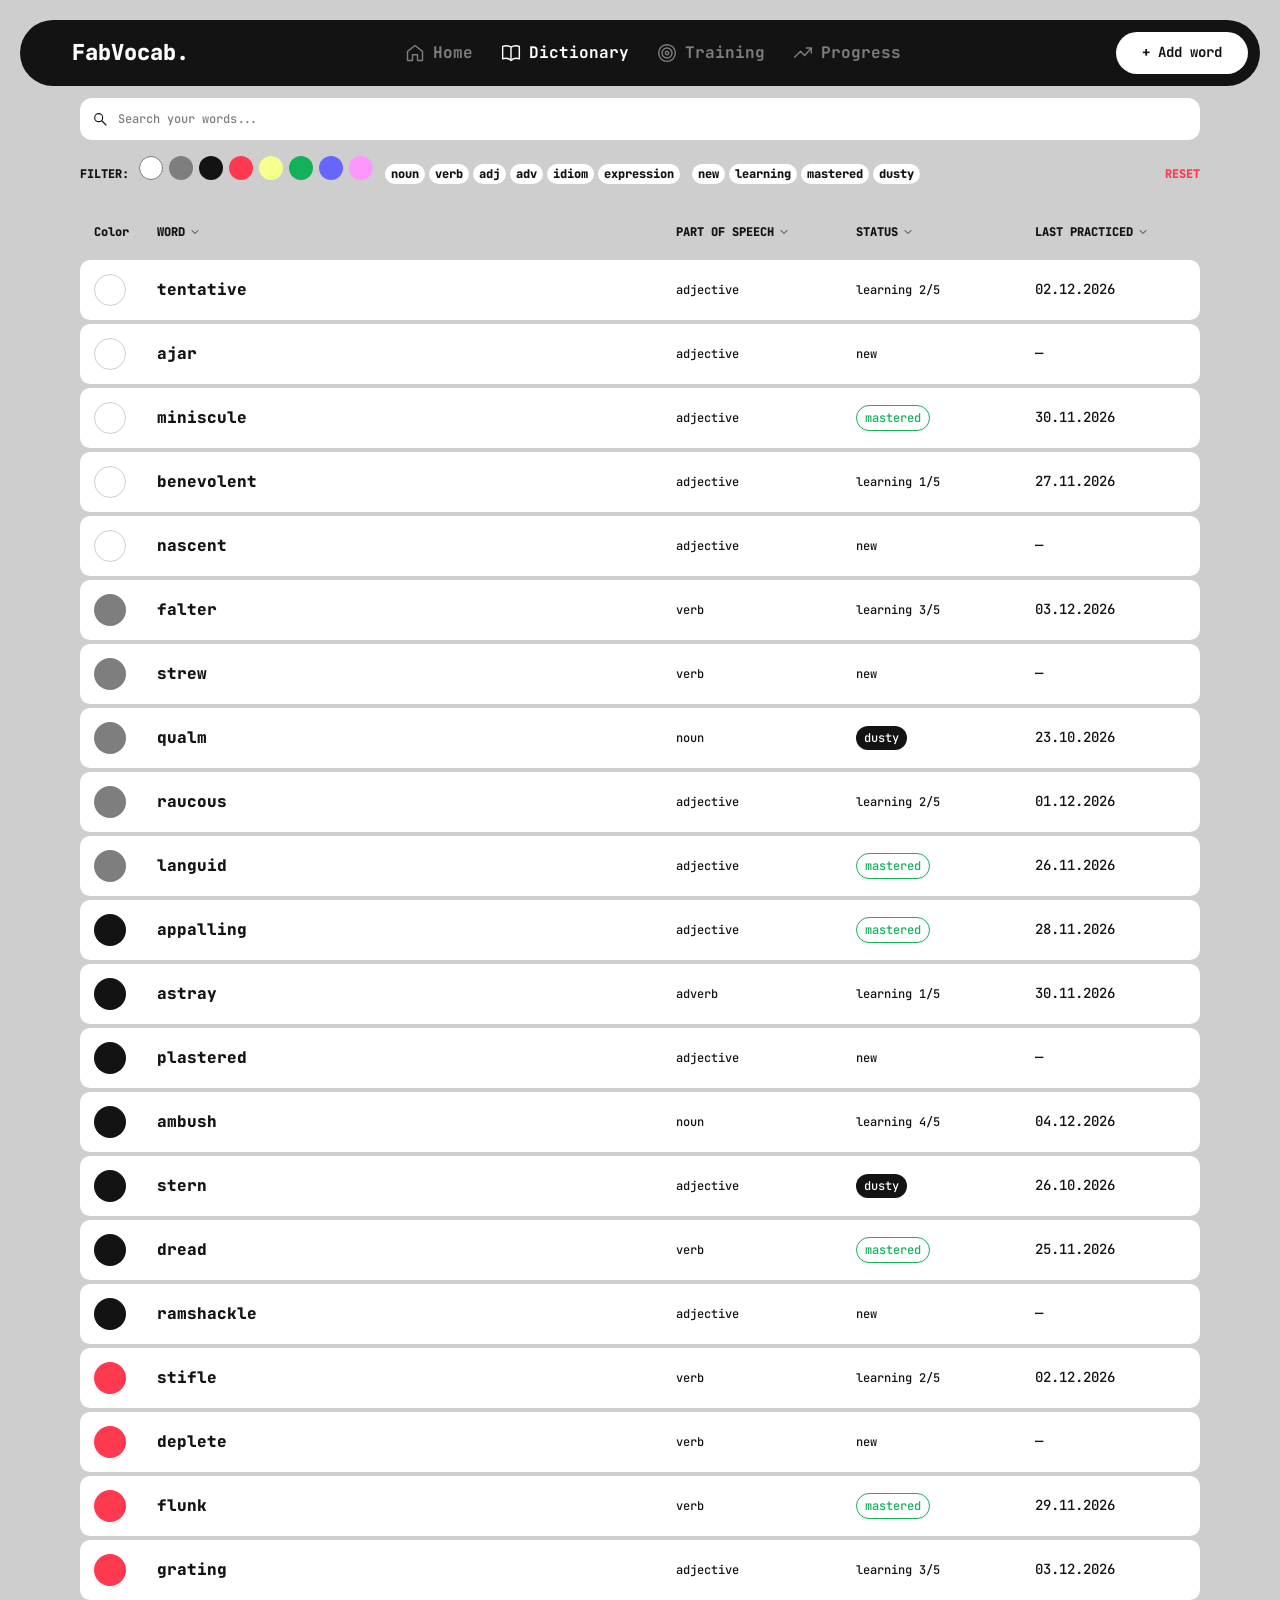
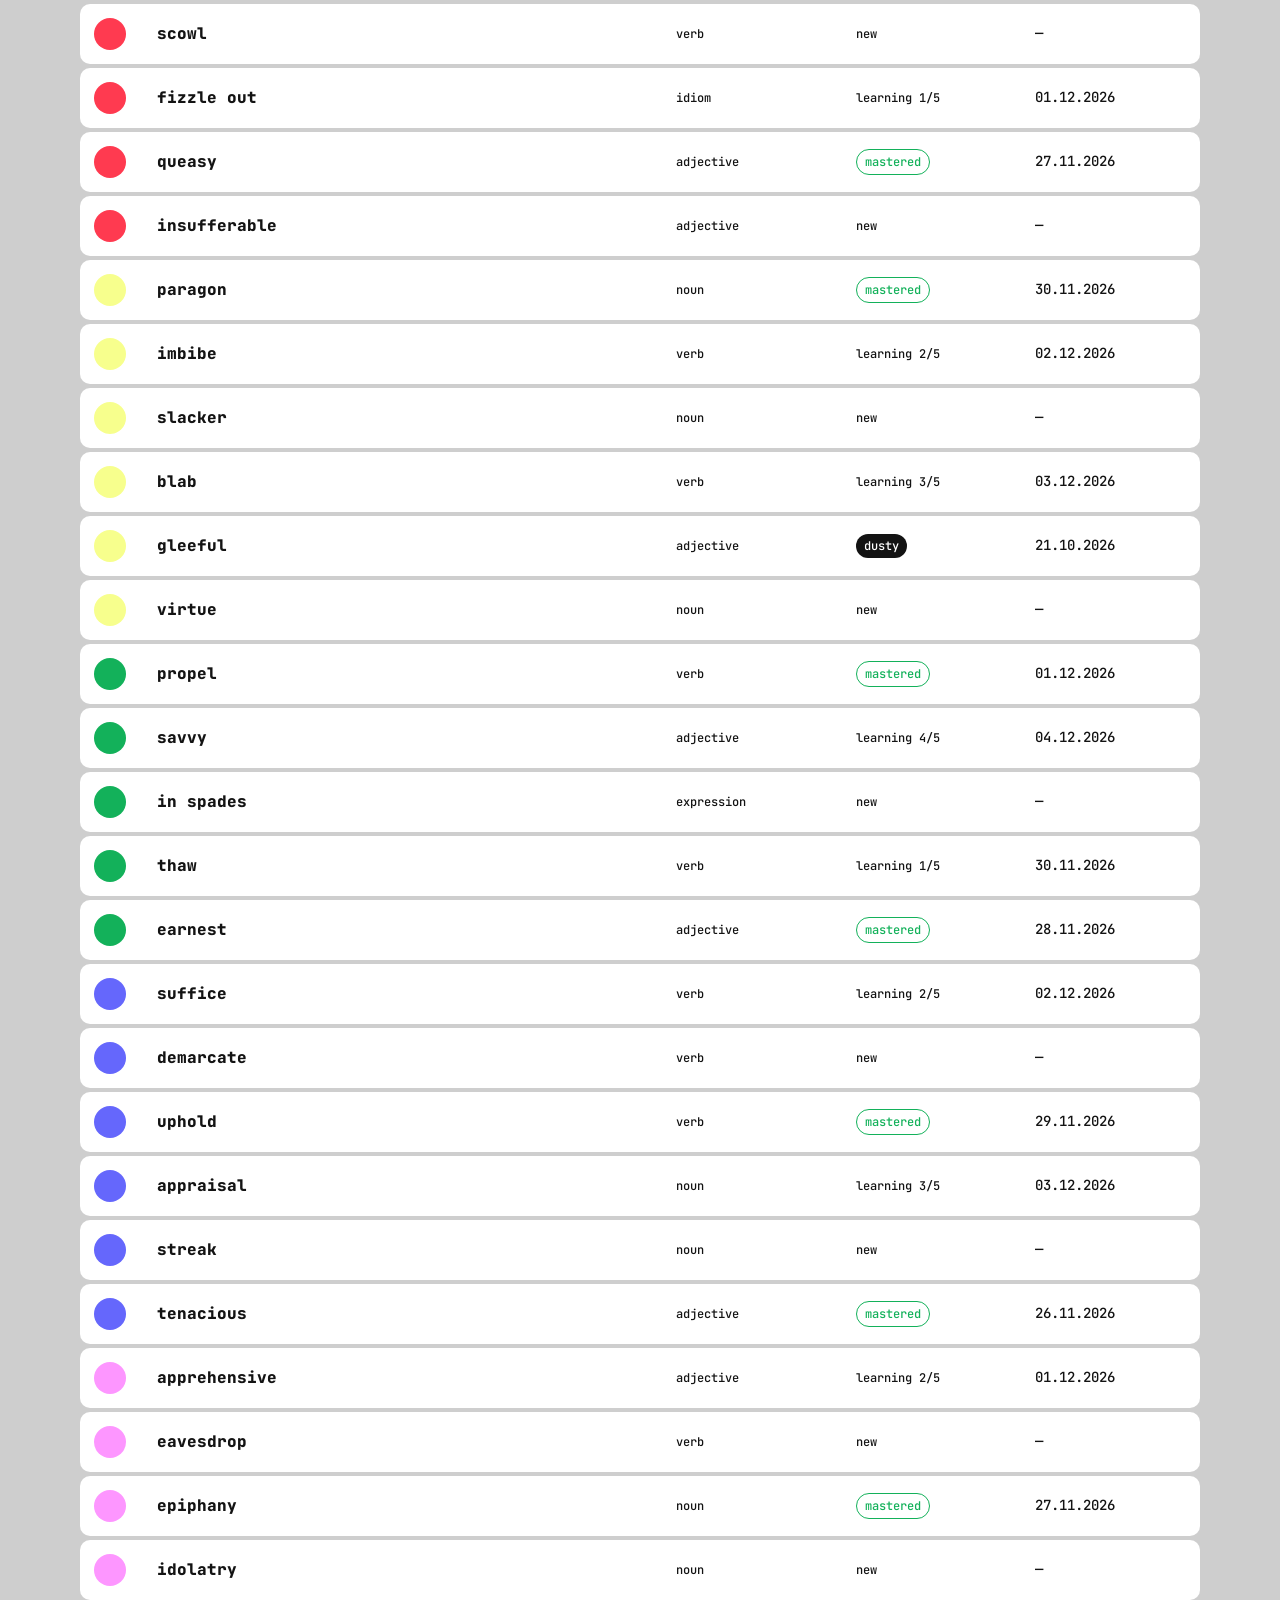
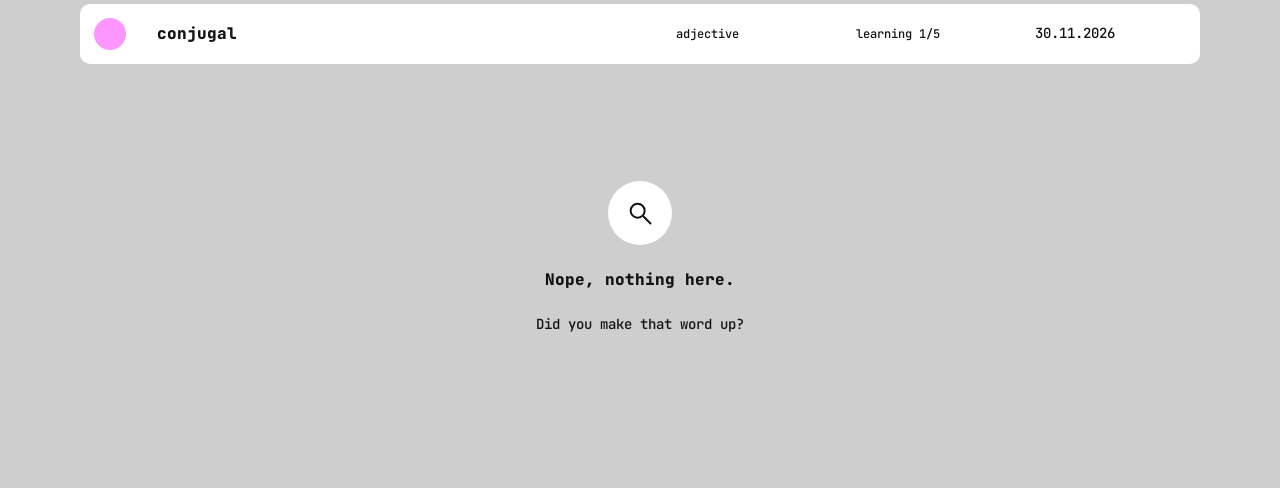
==== commit 87270a80: "HW2: feat: added interactivity and dynamic behaviour to the layout" ====
--- a/pages/dictionary.html
+++ b/pages/dictionary.html
@@ -55,11 +55,9 @@
     </symbol>
   </svg>
 
-  <!-- Shared mobile header; the title follows the active static screen -->
+  <!-- Shared mobile header; the title is updated by dictionary.js -->
   <header class="mobile-header">
-    <span class="mobile-title mobile-title-dictionary">Dictionary</span>
-    <span class="mobile-title mobile-title-new">New word</span>
-    <span class="mobile-title mobile-title-edit">Edit word</span>
+    <span class="mobile-title" id="dictionary-mobile-title">Dictionary</span>
     <span class="profile-avatar">AB</span>
   </header>
 
@@ -97,7 +95,7 @@
 
   <main class="dictionary-app">
 
-    <!-- 1. Populated dictionary -->
+    <!-- 1. Dictionary list -->
     <section
       class="dictionary-screen dictionary-list"
       id="dictionary"
@@ -111,7 +109,7 @@
         <input id="word-search" type="search" placeholder="Search your words...">
       </div>
 
-      <div class="dictionary-filters">
+      <form class="dictionary-filters" id="dictionary-filters">
         <div class="filter-colors">
           <span class="filter-label">Filter:</span>
 
@@ -119,52 +117,52 @@
             <legend class="sr-only">Filter by color</legend>
 
             <label class="color-option color-white" for="filter-white">
-              <input id="filter-white" type="radio" name="filter-color" aria-label="White">
+              <input id="filter-white" type="radio" name="filter-color" value="white" aria-label="White">
             </label>
             <label class="color-option color-gray" for="filter-gray">
-              <input id="filter-gray" type="radio" name="filter-color" aria-label="Gray">
+              <input id="filter-gray" type="radio" name="filter-color" value="gray" aria-label="Gray">
             </label>
             <label class="color-option color-black" for="filter-black">
-              <input id="filter-black" type="radio" name="filter-color" aria-label="Black">
+              <input id="filter-black" type="radio" name="filter-color" value="black" aria-label="Black">
             </label>
             <label class="color-option color-red" for="filter-red">
-              <input id="filter-red" type="radio" name="filter-color" aria-label="Red">
+              <input id="filter-red" type="radio" name="filter-color" value="red" aria-label="Red">
             </label>
             <label class="color-option color-yellow" for="filter-yellow">
-              <input id="filter-yellow" type="radio" name="filter-color" aria-label="Yellow">
+              <input id="filter-yellow" type="radio" name="filter-color" value="yellow" aria-label="Yellow">
             </label>
             <label class="color-option color-green" for="filter-green">
-              <input id="filter-green" type="radio" name="filter-color" aria-label="Green" checked>
+              <input id="filter-green" type="radio" name="filter-color" value="green" aria-label="Green">
             </label>
             <label class="color-option color-blue" for="filter-blue">
-              <input id="filter-blue" type="radio" name="filter-color" aria-label="Blue">
+              <input id="filter-blue" type="radio" name="filter-color" value="blue" aria-label="Blue">
             </label>
             <label class="color-option color-pink" for="filter-pink">
-              <input id="filter-pink" type="radio" name="filter-color" aria-label="Pink">
+              <input id="filter-pink" type="radio" name="filter-color" value="pink" aria-label="Pink">
             </label>
           </fieldset>
         </div>
 
         <fieldset class="filter-chips">
           <legend class="sr-only">Part of speech filter</legend>
-          <label><input type="radio" name="speech-filter" checked>noun</label>
-          <label><input type="radio" name="speech-filter">verb</label>
-          <label><input type="radio" name="speech-filter">adj</label>
-          <label><input type="radio" name="speech-filter">adv</label>
-          <label><input type="radio" name="speech-filter">idiom</label>
-          <label><input type="radio" name="speech-filter">expression</label>
+          <label><input type="radio" name="speech-filter" value="noun">noun</label>
+          <label><input type="radio" name="speech-filter" value="verb">verb</label>
+          <label><input type="radio" name="speech-filter" value="adjective">adj</label>
+          <label><input type="radio" name="speech-filter" value="adverb">adv</label>
+          <label><input type="radio" name="speech-filter" value="idiom">idiom</label>
+          <label><input type="radio" name="speech-filter" value="expression">expression</label>
         </fieldset>
 
         <fieldset class="filter-chips status-filters">
           <legend class="sr-only">Learning status filter</legend>
-          <label><input type="radio" name="status-filter">new</label>
-          <label><input type="radio" name="status-filter">learning</label>
-          <label><input type="radio" name="status-filter">mastered</label>
-          <label><input type="radio" name="status-filter">dusty</label>
+          <label><input type="radio" name="status-filter" value="new">new</label>
+          <label><input type="radio" name="status-filter" value="learning">learning</label>
+          <label><input type="radio" name="status-filter" value="mastered">mastered</label>
+          <label><input type="radio" name="status-filter" value="dusty">dusty</label>
         </fieldset>
 
-        <button class="filter-reset" type="button">Reset</button>
-      </div>
+        <button class="filter-reset" type="button" id="filter-reset">Reset</button>
+      </form>
 
       <!-- Rows become cards on mobile via CSS -->
       <table class="word-table">
@@ -172,26 +170,26 @@
         <thead class="word-table-header">
           <tr>
             <th scope="col">Color</th>
-            <th scope="col" aria-sort="none">
-              <button class="table-sort" type="button">
+            <th scope="col" aria-sort="none" data-sort-col="word">
+              <button class="table-sort" type="button" data-sort="word">
                 Word
                 <svg class="interface-icon" aria-hidden="true"><use href="#icon-caret"/></svg>
               </button>
             </th>
-            <th scope="col" aria-sort="none">
-              <button class="table-sort" type="button">
+            <th scope="col" aria-sort="none" data-sort-col="pos">
+              <button class="table-sort" type="button" data-sort="pos">
                 Part of speech
                 <svg class="interface-icon" aria-hidden="true"><use href="#icon-caret"/></svg>
               </button>
             </th>
-            <th scope="col" aria-sort="none">
-              <button class="table-sort" type="button">
+            <th scope="col" aria-sort="none" data-sort-col="status">
+              <button class="table-sort" type="button" data-sort="status">
                 Status
                 <svg class="interface-icon" aria-hidden="true"><use href="#icon-caret"/></svg>
               </button>
             </th>
-            <th scope="col" aria-sort="none">
-              <button class="table-sort" type="button">
+            <th scope="col" aria-sort="none" data-sort-col="date">
+              <button class="table-sort" type="button" data-sort="date">
                 Last practiced
                 <svg class="interface-icon" aria-hidden="true"><use href="#icon-caret"/></svg>
               </button>
@@ -199,145 +197,11 @@
           </tr>
         </thead>
 
-        <tbody>
-          <tr class="word-row">
-            <td class="word-color">
-              <span class="word-dot color-pink" aria-label="Pink"></span>
-            </td>
-            <th class="word-title" scope="row">
-              <a class="word-link" href="#word-detail">serendipity</a>
-            </th>
-            <td class="word-speech">noun</td>
-            <td class="word-status">learning 3/5</td>
-            <td class="word-date"><time datetime="2026-10-05">05.10.2026</time></td>
-          </tr>
-
-          <tr class="word-row">
-            <td class="word-color">
-              <span class="word-dot color-blue" aria-label="Blue"></span>
-            </td>
-            <th class="word-title" scope="row">
-              <a class="word-link" href="#word-detail">lucid</a>
-            </th>
-            <td class="word-speech">adjective</td>
-            <td class="word-status">
-              <span class="status-badge status-dusty">dusty</span>
-            </td>
-            <td class="word-date"><time datetime="2026-08-07">07.08.2026</time></td>
-          </tr>
-
-          <tr class="word-row">
-            <td class="word-color">
-              <span class="word-dot color-green" aria-label="Green"></span>
-            </td>
-            <th class="word-title" scope="row">
-              <a class="word-link" href="#word-detail">crave</a>
-            </th>
-            <td class="word-speech">verb</td>
-            <td class="word-status">new</td>
-            <td class="word-date" aria-label="Not yet practiced">—</td>
-          </tr>
-
-          <tr class="word-row">
-            <td class="word-color">
-              <span class="word-dot color-yellow" aria-label="Yellow"></span>
-            </td>
-            <th class="word-title" scope="row">
-              <a class="word-link" href="#word-detail">quintessential</a>
-            </th>
-            <td class="word-speech">adjective</td>
-            <td class="word-status">learning 1/5</td>
-            <td class="word-date"><time datetime="2026-09-17">17.09.2026</time></td>
-          </tr>
-
-          <tr class="word-row">
-            <td class="word-color">
-              <span class="word-dot color-white" aria-label="White"></span>
-            </td>
-            <th class="word-title" scope="row">
-              <a class="word-link" href="#word-detail">solitude</a>
-            </th>
-            <td class="word-speech">noun</td>
-            <td class="word-status">
-              <span class="mobile-only">new</span>
-              <span class="status-badge status-mastered desktop-only">mastered</span>
-            </td>
-            <td class="word-date"><time datetime="2026-09-25">25.09.2026</time></td>
-          </tr>
-        </tbody>
+        <tbody id="word-tbody"></tbody>
       </table>
-    </section>
-
-    <!-- 2. No search results -->
-    <section
-      class="dictionary-screen dictionary-list empty-screen"
-      id="dictionary-empty"
-      aria-labelledby="empty-heading"
-    >
-      <h1 class="sr-only" id="empty-heading">Dictionary</h1>
-
-      <div class="search-field">
-        <label class="sr-only" for="empty-search">Search your words</label>
-        <svg class="interface-icon" aria-hidden="true"><use href="#icon-search"/></svg>
-        <input id="empty-search" type="search" value="floccinaucinihilipilification">
-      </div>
-
-      <div class="dictionary-filters">
-        <div class="filter-colors">
-          <span class="filter-label">Filter:</span>
-
-          <fieldset class="color-picker filter-picker">
-            <legend class="sr-only">Filter by color</legend>
-            <label class="color-option color-white" for="empty-white">
-              <input id="empty-white" type="radio" name="empty-color" aria-label="White">
-            </label>
-            <label class="color-option color-gray" for="empty-gray">
-              <input id="empty-gray" type="radio" name="empty-color" aria-label="Gray">
-            </label>
-            <label class="color-option color-black" for="empty-black">
-              <input id="empty-black" type="radio" name="empty-color" aria-label="Black">
-            </label>
-            <label class="color-option color-red" for="empty-red">
-              <input id="empty-red" type="radio" name="empty-color" aria-label="Red">
-            </label>
-            <label class="color-option color-yellow" for="empty-yellow">
-              <input id="empty-yellow" type="radio" name="empty-color" aria-label="Yellow">
-            </label>
-            <label class="color-option color-green" for="empty-green">
-              <input id="empty-green" type="radio" name="empty-color" aria-label="Green" checked>
-            </label>
-            <label class="color-option color-blue" for="empty-blue">
-              <input id="empty-blue" type="radio" name="empty-color" aria-label="Blue">
-            </label>
-            <label class="color-option color-pink" for="empty-pink">
-              <input id="empty-pink" type="radio" name="empty-color" aria-label="Pink">
-            </label>
-          </fieldset>
-        </div>
-
-        <fieldset class="filter-chips">
-          <legend class="sr-only">Part of speech filter</legend>
-          <label><input type="radio" name="empty-speech" checked>noun</label>
-          <label><input type="radio" name="empty-speech">verb</label>
-          <label><input type="radio" name="empty-speech">adj</label>
-          <label><input type="radio" name="empty-speech">adv</label>
-          <label><input type="radio" name="empty-speech">idiom</label>
-          <label><input type="radio" name="empty-speech">expression</label>
-        </fieldset>
-
-        <fieldset class="filter-chips status-filters">
-          <legend class="sr-only">Learning status filter</legend>
-          <label class="desktop-only"><input type="radio" name="empty-status">All</label>
-          <label><input type="radio" name="empty-status">new</label>
-          <label><input type="radio" name="empty-status">learning</label>
-          <label><input type="radio" name="empty-status">mastered</label>
-          <label><input type="radio" name="empty-status">dusty</label>
-        </fieldset>
-
-        <button class="filter-reset" type="button">Reset</button>
-      </div>
-
-      <div class="empty-message">
+
+      <!-- Shown by dictionary.js when a search / filter returns nothing -->
+      <div class="empty-message dictionary-empty-note" id="dictionary-empty-note" hidden>
         <span class="empty-icon">
           <svg class="interface-icon" aria-hidden="true"><use href="#icon-search"/></svg>
         </span>
@@ -346,7 +210,7 @@
       </div>
     </section>
 
-    <!-- 3. Add word -->
+    <!-- 2. Add word -->
     <section
       class="dictionary-screen form-screen"
       id="add-word"
@@ -354,7 +218,7 @@
     >
       <h1 class="form-heading" id="add-heading">New word</h1>
 
-      <form class="word-form" aria-label="New word (static preview)">
+      <form class="word-form" id="add-form" novalidate>
         <div class="form-field">
           <label for="add-text">Word *</label>
           <input id="add-text" name="word" placeholder="What is it?" required>
@@ -362,44 +226,12 @@
 
         <div class="form-field">
           <label for="add-speech">Part of speech *</label>
-          <select id="add-speech" name="speech" required>
-            <option>noun</option>
-            <option selected>verb</option>
-            <option>adjective</option>
-            <option>adverb</option>
-            <option>idiom</option>
-            <option>expression</option>
-          </select>
+          <select id="add-speech" name="pos" required></select>
         </div>
 
         <fieldset class="form-field">
           <legend>Color *</legend>
-          <div class="color-picker">
-            <label class="color-option color-white" for="add-white">
-              <input id="add-white" type="radio" name="add-color" aria-label="White" required>
-            </label>
-            <label class="color-option color-gray" for="add-gray">
-              <input id="add-gray" type="radio" name="add-color" aria-label="Gray" required>
-            </label>
-            <label class="color-option color-black" for="add-black">
-              <input id="add-black" type="radio" name="add-color" aria-label="Black" required>
-            </label>
-            <label class="color-option color-red" for="add-red">
-              <input id="add-red" type="radio" name="add-color" aria-label="Red" required>
-            </label>
-            <label class="color-option color-yellow" for="add-yellow">
-              <input id="add-yellow" type="radio" name="add-color" aria-label="Yellow" required>
-            </label>
-            <label class="color-option color-green" for="add-green">
-              <input id="add-green" type="radio" name="add-color" aria-label="Green" required>
-            </label>
-            <label class="color-option color-blue" for="add-blue">
-              <input id="add-blue" type="radio" name="add-color" aria-label="Blue" required>
-            </label>
-            <label class="color-option color-pink" for="add-pink">
-              <input id="add-pink" type="radio" name="add-color" aria-label="Pink" required>
-            </label>
-          </div>
+          <div class="color-picker" data-color-picker="add"></div>
         </fieldset>
 
         <div class="form-field">
@@ -418,277 +250,21 @@
         </div>
 
         <div class="form-actions">
-          <button class="button button-primary" type="button">Lock it in</button>
+          <button class="button button-primary" type="submit">Lock it in</button>
         </div>
       </form>
     </section>
 
-    <!-- 4. Add word validation errors -->
-    <section
-      class="dictionary-screen form-screen"
-      id="add-word-errors"
-      aria-labelledby="errors-heading"
-    >
-      <h1 class="form-heading" id="errors-heading">New word</h1>
-
-      <form class="word-form" aria-label="New word with errors (static preview)">
-        <div class="form-field">
-          <label for="error-text">Word *</label>
-          <input
-            id="error-text"
-            name="word"
-            value="lucid"
-            required
-            aria-invalid="true"
-            aria-describedby="duplicate-error"
-          >
-          <p class="field-error" id="duplicate-error">
-            Slow down — this one already lives in your dictionary.
-          </p>
-        </div>
-
-        <div class="form-field">
-          <label for="error-speech">Part of speech *</label>
-          <select id="error-speech" name="speech" required>
-            <option selected>noun</option>
-            <option>verb</option>
-            <option>adjective</option>
-            <option>adverb</option>
-            <option>idiom</option>
-            <option>expression</option>
-          </select>
-        </div>
-
-        <fieldset class="form-field color-error" aria-describedby="color-error">
-          <legend>Color *</legend>
-          <div class="color-picker">
-            <label class="color-option color-white" for="error-white">
-              <input id="error-white" type="radio" name="error-color" aria-label="White" required aria-invalid="true" aria-describedby="color-error">
-            </label>
-            <label class="color-option color-gray" for="error-gray">
-              <input id="error-gray" type="radio" name="error-color" aria-label="Gray" required aria-invalid="true" aria-describedby="color-error">
-            </label>
-            <label class="color-option color-black" for="error-black">
-              <input id="error-black" type="radio" name="error-color" aria-label="Black" required aria-invalid="true" aria-describedby="color-error">
-            </label>
-            <label class="color-option color-red" for="error-red">
-              <input id="error-red" type="radio" name="error-color" aria-label="Red" required aria-invalid="true" aria-describedby="color-error">
-            </label>
-            <label class="color-option color-yellow" for="error-yellow">
-              <input id="error-yellow" type="radio" name="error-color" aria-label="Yellow" required aria-invalid="true" aria-describedby="color-error">
-            </label>
-            <label class="color-option color-green" for="error-green">
-              <input id="error-green" type="radio" name="error-color" aria-label="Green" required aria-invalid="true" aria-describedby="color-error">
-            </label>
-            <label class="color-option color-blue" for="error-blue">
-              <input id="error-blue" type="radio" name="error-color" aria-label="Blue" required aria-invalid="true" aria-describedby="color-error">
-            </label>
-            <label class="color-option color-pink" for="error-pink">
-              <input id="error-pink" type="radio" name="error-color" aria-label="Pink" required aria-invalid="true" aria-describedby="color-error">
-            </label>
-          </div>
-          <p class="field-error" id="color-error">Pick a color — any color.</p>
-        </fieldset>
-
-        <div class="form-field">
-          <label for="error-definition">Definition *</label>
-          <textarea
-            id="error-definition"
-            name="definition"
-            placeholder="What does it mean?"
-            required
-            aria-invalid="true"
-            aria-describedby="definition-error"
-          ></textarea>
-          <p class="field-error" id="definition-error">This one's required.</p>
-        </div>
-
-        <div class="form-field">
-          <label for="error-translation">Translation</label>
-          <input id="error-translation" name="translation" placeholder="What does it mean in your lang?">
-        </div>
-
-        <div class="form-field">
-          <label for="error-example">Example</label>
-          <input id="error-example" name="example" placeholder="Later is fine">
-        </div>
-
-        <div class="form-actions">
-          <button class="button button-primary" type="button" disabled>Lock it in</button>
-        </div>
-      </form>
-    </section>
-
-    <!-- 5. Add word success -->
-    <section
-      class="dictionary-screen form-screen success-screen"
-      id="add-word-success"
-      aria-labelledby="success-heading"
-    >
-      <h1 class="form-heading" id="success-heading">New word</h1>
-
-      <form class="word-form" aria-label="New word after success (static preview)">
-        <div class="form-field">
-          <label for="success-text">Word *</label>
-          <input id="success-text" name="word" placeholder="What is it?" required>
-        </div>
-
-        <div class="form-field">
-          <label for="success-speech">Part of speech *</label>
-          <select id="success-speech" name="speech" required>
-            <option selected>noun</option>
-            <option>verb</option>
-            <option>adjective</option>
-            <option>adverb</option>
-            <option>idiom</option>
-            <option>expression</option>
-          </select>
-        </div>
-
-        <fieldset class="form-field">
-          <legend>Color *</legend>
-          <div class="color-picker">
-            <label class="color-option color-white" for="success-white">
-              <input id="success-white" type="radio" name="success-color" aria-label="White" required>
-            </label>
-            <label class="color-option color-gray" for="success-gray">
-              <input id="success-gray" type="radio" name="success-color" aria-label="Gray" required>
-            </label>
-            <label class="color-option color-black" for="success-black">
-              <input id="success-black" type="radio" name="success-color" aria-label="Black" required>
-            </label>
-            <label class="color-option color-red" for="success-red">
-              <input id="success-red" type="radio" name="success-color" aria-label="Red" required>
-            </label>
-            <label class="color-option color-yellow" for="success-yellow">
-              <input id="success-yellow" type="radio" name="success-color" aria-label="Yellow" required>
-            </label>
-            <label class="color-option color-green" for="success-green">
-              <input id="success-green" type="radio" name="success-color" aria-label="Green" required>
-            </label>
-            <label class="color-option color-blue" for="success-blue">
-              <input id="success-blue" type="radio" name="success-color" aria-label="Blue" required>
-            </label>
-            <label class="color-option color-pink" for="success-pink">
-              <input id="success-pink" type="radio" name="success-color" aria-label="Pink" required>
-            </label>
-          </div>
-        </fieldset>
-
-        <div class="form-field">
-          <label for="success-definition">Definition *</label>
-          <textarea id="success-definition" name="definition" placeholder="What does it mean?" required></textarea>
-        </div>
-
-        <div class="form-field">
-          <label for="success-translation">Translation</label>
-          <input id="success-translation" name="translation" placeholder="What does it mean in your lang?">
-        </div>
-
-        <div class="form-field">
-          <label for="success-example">Example</label>
-          <input id="success-example" name="example" placeholder="Later is fine">
-        </div>
-
-        <div class="form-actions">
-          <button class="button button-primary" type="button">Lock it in</button>
-        </div>
-      </form>
-
-      <aside class="success-toast" role="status">
-        <span>Locked in. Next victim?</span>
-        <button type="button" aria-label="Dismiss notification (unimplemented)">×</button>
-      </aside>
-    </section>
-
-    <!-- 6. Word details -->
+    <!-- 3. Word details — generated by dictionary.js from the selected word -->
     <section
       class="dictionary-screen detail-screen"
       id="word-detail"
       aria-labelledby="detail-heading"
     >
-      <div class="detail-controls">
-        <a class="button button-secondary button-compact back-link" href="#dictionary">
-          <svg class="interface-icon" aria-hidden="true"><use href="#icon-chevron"/></svg>
-          Back
-        </a>
-
-        <a class="button button-secondary button-compact edit-link" href="#edit-word">Edit word</a>
-
-        <a class="button button-secondary button-compact delete-link" href="#delete-word" aria-label="Delete word">
-          <svg class="interface-icon" aria-hidden="true"><use href="#icon-trash"/></svg>
-        </a>
-      </div>
-
-      <div class="detail-layout">
-        <header class="word-card color-pink">
-          <h1 id="detail-heading">serendipity</h1>
-          <div class="word-card-meta">
-            <span class="speech-badge">noun</span>
-            <time datetime="2026-01-12">Added Jan 12, 2026</time>
-          </div>
-        </header>
-
-        <div class="detail-information">
-          <section class="info-card">
-            <h2>Definition</h2>
-            <p>the occurrence of an unexpected, happy discovery of something beautiful or valuable.</p>
-          </section>
-
-          <section class="info-card">
-            <h2>Translation</h2>
-            <p lang="ru">счастливая способность делать неожиданные открытия</p>
-          </section>
-
-          <section class="info-card">
-            <h2>Examples</h2>
-            <p>We found this amazing little restaurant by pure serendipity.</p>
-
-            <div class="example-field">
-              <label class="sr-only" for="another-example">Add another example</label>
-              <input id="another-example" placeholder="Add another example">
-              <button type="button" aria-label="Add example (unimplemented)">
-                <svg class="interface-icon" aria-hidden="true"><use href="#icon-plus"/></svg>
-              </button>
-            </div>
-          </section>
-
-          <section class="info-card practice-card">
-            <h2>Practice progress</h2>
-
-            <div class="practice-heading">
-              <strong>Learning</strong>
-              <span>3 / 5 Points</span>
-            </div>
-
-            <meter class="sr-only" min="0" max="5" value="3" aria-label="Practice progress">
-              3 out of 5
-            </meter>
-
-            <div class="practice-bars" aria-hidden="true">
-              <span class="earned"></span>
-              <span class="earned"></span>
-              <span class="earned"></span>
-              <span></span>
-              <span></span>
-            </div>
-
-            <dl class="practice-stats">
-              <div>
-                <dt>Times practiced</dt>
-                <dd>14</dd>
-              </div>
-              <div>
-                <dt>Success rate</dt>
-                <dd>64%</dd>
-              </div>
-            </dl>
-          </section>
-        </div>
-      </div>
+      <div id="detail-root"></div>
     </section>
 
-    <!-- 7. Edit word -->
+    <!-- 4. Edit word -->
     <section
       class="dictionary-screen form-screen"
       id="edit-word"
@@ -696,57 +272,25 @@
     >
       <h1 class="form-heading" id="edit-heading">Edit word</h1>
 
-      <form class="word-form" aria-label="Edit word (static preview)">
+      <form class="word-form" id="edit-form" novalidate>
         <div class="form-field">
           <label for="edit-text">Word *</label>
-          <input id="edit-text" name="word" value="serendipity" required>
+          <input id="edit-text" name="word" required>
         </div>
 
         <div class="form-field">
           <label for="edit-speech">Part of speech *</label>
-          <select id="edit-speech" name="speech" required>
-            <option selected>noun</option>
-            <option>verb</option>
-            <option>adjective</option>
-            <option>adverb</option>
-            <option>idiom</option>
-            <option>expression</option>
-          </select>
+          <select id="edit-speech" name="pos" required></select>
         </div>
 
         <fieldset class="form-field">
           <legend>Color *</legend>
-          <div class="color-picker">
-            <label class="color-option color-white" for="edit-white">
-              <input id="edit-white" type="radio" name="edit-color" aria-label="White" required>
-            </label>
-            <label class="color-option color-gray" for="edit-gray">
-              <input id="edit-gray" type="radio" name="edit-color" aria-label="Gray" required>
-            </label>
-            <label class="color-option color-black" for="edit-black">
-              <input id="edit-black" type="radio" name="edit-color" aria-label="Black" required>
-            </label>
-            <label class="color-option color-red" for="edit-red">
-              <input id="edit-red" type="radio" name="edit-color" aria-label="Red" required>
-            </label>
-            <label class="color-option color-yellow" for="edit-yellow">
-              <input id="edit-yellow" type="radio" name="edit-color" aria-label="Yellow" required>
-            </label>
-            <label class="color-option color-green" for="edit-green">
-              <input id="edit-green" type="radio" name="edit-color" aria-label="Green" required>
-            </label>
-            <label class="color-option color-blue" for="edit-blue">
-              <input id="edit-blue" type="radio" name="edit-color" aria-label="Blue" required>
-            </label>
-            <label class="color-option color-pink" for="edit-pink">
-              <input id="edit-pink" type="radio" name="edit-color" aria-label="Pink" required checked>
-            </label>
-          </div>
+          <div class="color-picker" data-color-picker="edit"></div>
         </fieldset>
 
         <div class="form-field">
           <label for="edit-definition">Definition *</label>
-          <textarea id="edit-definition" name="definition" required>the occurrence of an unexpected, happy discovery</textarea>
+          <textarea id="edit-definition" name="definition" required></textarea>
         </div>
 
         <div class="form-field">
@@ -760,181 +304,35 @@
         </div>
 
         <div class="form-actions">
-          <a class="button button-delete" href="#delete-word">Delete word</a>
-          <button class="button button-primary" type="button">Save</button>
+          <button class="button button-delete" type="button" id="edit-delete">Delete word</button>
+          <button class="button button-primary" type="submit">Save</button>
         </div>
       </form>
     </section>
-
-    <!-- 8. Deletion confirmation — static dialog preview -->
-    <section
-      class="dictionary-screen form-screen delete-screen"
-      id="delete-word"
-      aria-label="Delete word confirmation"
-    >
-      <div class="delete-background" inert>
-        <h1 class="form-heading">Edit word</h1>
-
-        <form class="word-form" aria-label="Edit word background">
-          <div class="form-field">
-            <label for="delete-text">Word *</label>
-            <input id="delete-text" value="serendipity" required>
-          </div>
-
-          <div class="form-field">
-            <label for="delete-speech">Part of speech *</label>
-            <select id="delete-speech" required>
-              <option selected>noun</option>
-              <option>verb</option>
-              <option>adjective</option>
-              <option>adverb</option>
-              <option>idiom</option>
-              <option>expression</option>
-            </select>
-          </div>
-
-          <fieldset class="form-field">
-            <legend>Color *</legend>
-            <div class="color-picker">
-              <label class="color-option color-white" for="delete-white">
-                <input id="delete-white" type="radio" name="delete-color" aria-label="White" required>
-              </label>
-              <label class="color-option color-gray" for="delete-gray">
-                <input id="delete-gray" type="radio" name="delete-color" aria-label="Gray" required>
-              </label>
-              <label class="color-option color-black" for="delete-black">
-                <input id="delete-black" type="radio" name="delete-color" aria-label="Black" required>
-              </label>
-              <label class="color-option color-red" for="delete-red">
-                <input id="delete-red" type="radio" name="delete-color" aria-label="Red" required>
-              </label>
-              <label class="color-option color-yellow" for="delete-yellow">
-                <input id="delete-yellow" type="radio" name="delete-color" aria-label="Yellow" required>
-              </label>
-              <label class="color-option color-green" for="delete-green">
-                <input id="delete-green" type="radio" name="delete-color" aria-label="Green" required>
-              </label>
-              <label class="color-option color-blue" for="delete-blue">
-                <input id="delete-blue" type="radio" name="delete-color" aria-label="Blue" required>
-              </label>
-              <label class="color-option color-pink" for="delete-pink">
-                <input id="delete-pink" type="radio" name="delete-color" aria-label="Pink" required checked>
-              </label>
-            </div>
-          </fieldset>
-
-          <div class="form-field">
-            <label for="delete-definition">Definition *</label>
-            <textarea id="delete-definition" required>the occurrence of an unexpected, happy discovery</textarea>
-          </div>
-
-          <div class="form-field">
-            <label for="delete-translation">Translation</label>
-            <input id="delete-translation" placeholder="What does it mean in your lang?">
-          </div>
-
-          <div class="form-field">
-            <label for="delete-example">Example</label>
-            <input id="delete-example" placeholder="Later is fine">
-          </div>
-
-          <div class="form-actions">
-            <button class="button button-delete" type="button">Delete word</button>
-            <button class="button button-primary" type="button">Save</button>
-          </div>
-        </form>
-      </div>
-
-      <div class="delete-overlay">
-        <div
-          class="delete-dialog"
-          role="dialog"
-          aria-modal="true"
-          aria-labelledby="delete-heading"
-          aria-describedby="delete-description"
-        >
-          <h2 id="delete-heading">Sure?</h2>
-          <p id="delete-description">It's been through a lot with you.</p>
-          <button class="button button-danger" type="button">Delete</button>
-          <a class="button button-secondary" href="#edit-word">Keep it</a>
-        </div>
-      </div>
-    </section>
-
-    <!-- Supplied word color variants -->
-    <section
-      class="dictionary-screen palette-screen"
-      id="word-colors"
-      aria-labelledby="palette-heading"
-    >
-      <h1 class="sr-only" id="palette-heading">Word color palette</h1>
-
-      <div class="palette-grid">
-        <article class="word-card color-white">
-          <h2>serendipity</h2>
-          <div class="word-card-meta">
-            <span class="speech-badge">noun</span>
-            <time datetime="2026-01-12">Added Jan 12, 2026</time>
-          </div>
-        </article>
-
-        <article class="word-card color-gray word-card-dark">
-          <h2>serendipity</h2>
-          <div class="word-card-meta">
-            <span class="speech-badge">noun</span>
-            <time datetime="2026-01-12">Added Jan 12, 2026</time>
-          </div>
-        </article>
-
-        <article class="word-card color-black word-card-dark">
-          <h2>serendipity</h2>
-          <div class="word-card-meta">
-            <span class="speech-badge">noun</span>
-            <time datetime="2026-01-12">Added Jan 12, 2026</time>
-          </div>
-        </article>
-
-        <article class="word-card color-red word-card-dark">
-          <h2>serendipity</h2>
-          <div class="word-card-meta">
-            <span class="speech-badge">noun</span>
-            <time datetime="2026-01-12">Added Jan 12, 2026</time>
-          </div>
-        </article>
-
-        <article class="word-card color-yellow">
-          <h2>serendipity</h2>
-          <div class="word-card-meta">
-            <span class="speech-badge">noun</span>
-            <time datetime="2026-01-12">Added Jan 12, 2026</time>
-          </div>
-        </article>
-
-        <article class="word-card color-green word-card-dark">
-          <h2>serendipity</h2>
-          <div class="word-card-meta">
-            <span class="speech-badge">noun</span>
-            <time datetime="2026-01-12">Added Jan 12, 2026</time>
-          </div>
-        </article>
-
-        <article class="word-card color-blue word-card-dark">
-          <h2>serendipity</h2>
-          <div class="word-card-meta">
-            <span class="speech-badge">noun</span>
-            <time datetime="2026-01-12">Added Jan 12, 2026</time>
-          </div>
-        </article>
-
-        <article class="word-card color-pink">
-          <h2>serendipity</h2>
-          <div class="word-card-meta">
-            <span class="speech-badge">noun</span>
-            <time datetime="2026-01-12">Added Jan 12, 2026</time>
-          </div>
-        </article>
-      </div>
-    </section>
   </main>
+
+  <!-- Delete confirmation modal (opened from detail / edit) -->
+  <div class="delete-overlay" id="delete-modal" hidden>
+    <div
+      class="delete-dialog"
+      role="dialog"
+      aria-modal="true"
+      aria-labelledby="delete-heading"
+      aria-describedby="delete-description"
+    >
+      <h2 id="delete-heading">Sure?</h2>
+      <p id="delete-description">It's been through a lot with you.</p>
+      <button class="button button-danger" type="button" id="delete-confirm">Delete</button>
+      <button class="button button-secondary" type="button" id="delete-cancel">Keep it</button>
+    </div>
+  </div>
+
+  <!-- Transient status toast (e.g. "Locked in. Next victim?") -->
+  <aside class="success-toast" id="dictionary-toast" role="status" hidden>
+    <span id="dictionary-toast-text"></span>
+    <button type="button" id="dictionary-toast-dismiss" aria-label="Dismiss notification">×</button>
+  </aside>
+
+  <script type="module" src="../scripts/dictionary.js"></script>
 </body>
 </html>
--- a/styles/dictionary.css
+++ b/styles/dictionary.css
@@ -7,49 +7,24 @@
     calc(112px + env(safe-area-inset-bottom, 0px));
 }
 
-/* Static screen selection via :target anchors */
+/* Screen selection driven by dictionary.js (state, not :target) */
 
 .dictionary-screen {
   display: none;
   scroll-margin-top: 106px;
 }
 
-.dictionary-list:first-child {
+.dictionary-screen.is-active {
   display: block;
 }
 
-.dictionary-app:has(.dictionary-screen:target) .dictionary-screen {
+/* Word detail takes over the whole mobile screen */
+
+body.screen-detail .mobile-header {
   display: none;
 }
 
-.dictionary-app:has(.dictionary-screen:target) .dictionary-screen:target {
-  display: block;
-}
-
-/* Mobile header title follows the active static screen */
-
-.mobile-title-new,
-.mobile-title-edit {
-  display: none;
-}
-
-body:has(:is(#add-word, #add-word-errors, #add-word-success):target) .mobile-title-dictionary,
-body:has(:is(#edit-word, #delete-word):target) .mobile-title-dictionary {
-  display: none;
-}
-
-body:has(:is(#add-word, #add-word-errors, #add-word-success):target) .mobile-title-new,
-body:has(:is(#edit-word, #delete-word):target) .mobile-title-edit {
-  display: inline;
-}
-
-/* Word detail takes over the whole mobile screen */
-
-body:has(#word-detail:target) .mobile-header {
-  display: none;
-}
-
-body:has(#word-detail:target) .dictionary-app {
+body.screen-detail .dictionary-app {
   padding-top: 50px;
 }
 
@@ -735,7 +710,7 @@
   line-height: var(--font-size-lg);
 }
 
-body:has(#delete-word:target) :is(.primary-navigation, .mobile-header) {
+body.modal-open :is(.primary-navigation, .mobile-header) {
   pointer-events: none;
 }
 
@@ -782,7 +757,7 @@
 
 @media (min-width: 900px) {
   .dictionary-app,
-  body:has(#word-detail:target) .dictionary-app {
+  body.screen-detail .dictionary-app {
     padding: var(--space-sm) var(--space-lg) 40px;
   }
 
@@ -1040,3 +1015,56 @@
     grid-template-columns: repeat(3, minmax(0, 1fr));
   }
 }
+
+/* Dynamic additions (JavaScript-driven states) */
+
+/* No-results note inside the live list */
+.dictionary-empty-note {
+  min-height: 262px;
+  padding: 40px 0;
+
+  display: flex;
+  flex-direction: column;
+  align-items: center;
+  justify-content: center;
+  text-align: center;
+  gap: var(--space-xl);
+}
+
+.dictionary-empty-note h2 {
+  font-size: var(--font-size-lg);
+  font-weight: var(--font-weight-black);
+}
+
+.dictionary-empty-note p {
+  font-size: var(--font-size-md);
+}
+
+/* Placeholder copy for empty optional fields on the detail screen */
+.info-card p.ghost {
+  color: var(--gray);
+}
+
+/* Toast + delete modal are toggled via class rather than :target */
+.success-toast {
+  display: none;
+}
+
+.success-toast.is-visible {
+  display: flex;
+}
+
+.delete-overlay {
+  display: none;
+}
+
+.delete-overlay.is-open {
+  display: grid;
+  place-items: center;
+}
+
+@media (min-width: 900px) {
+  .dictionary-empty-note {
+    min-height: 380px;
+  }
+}
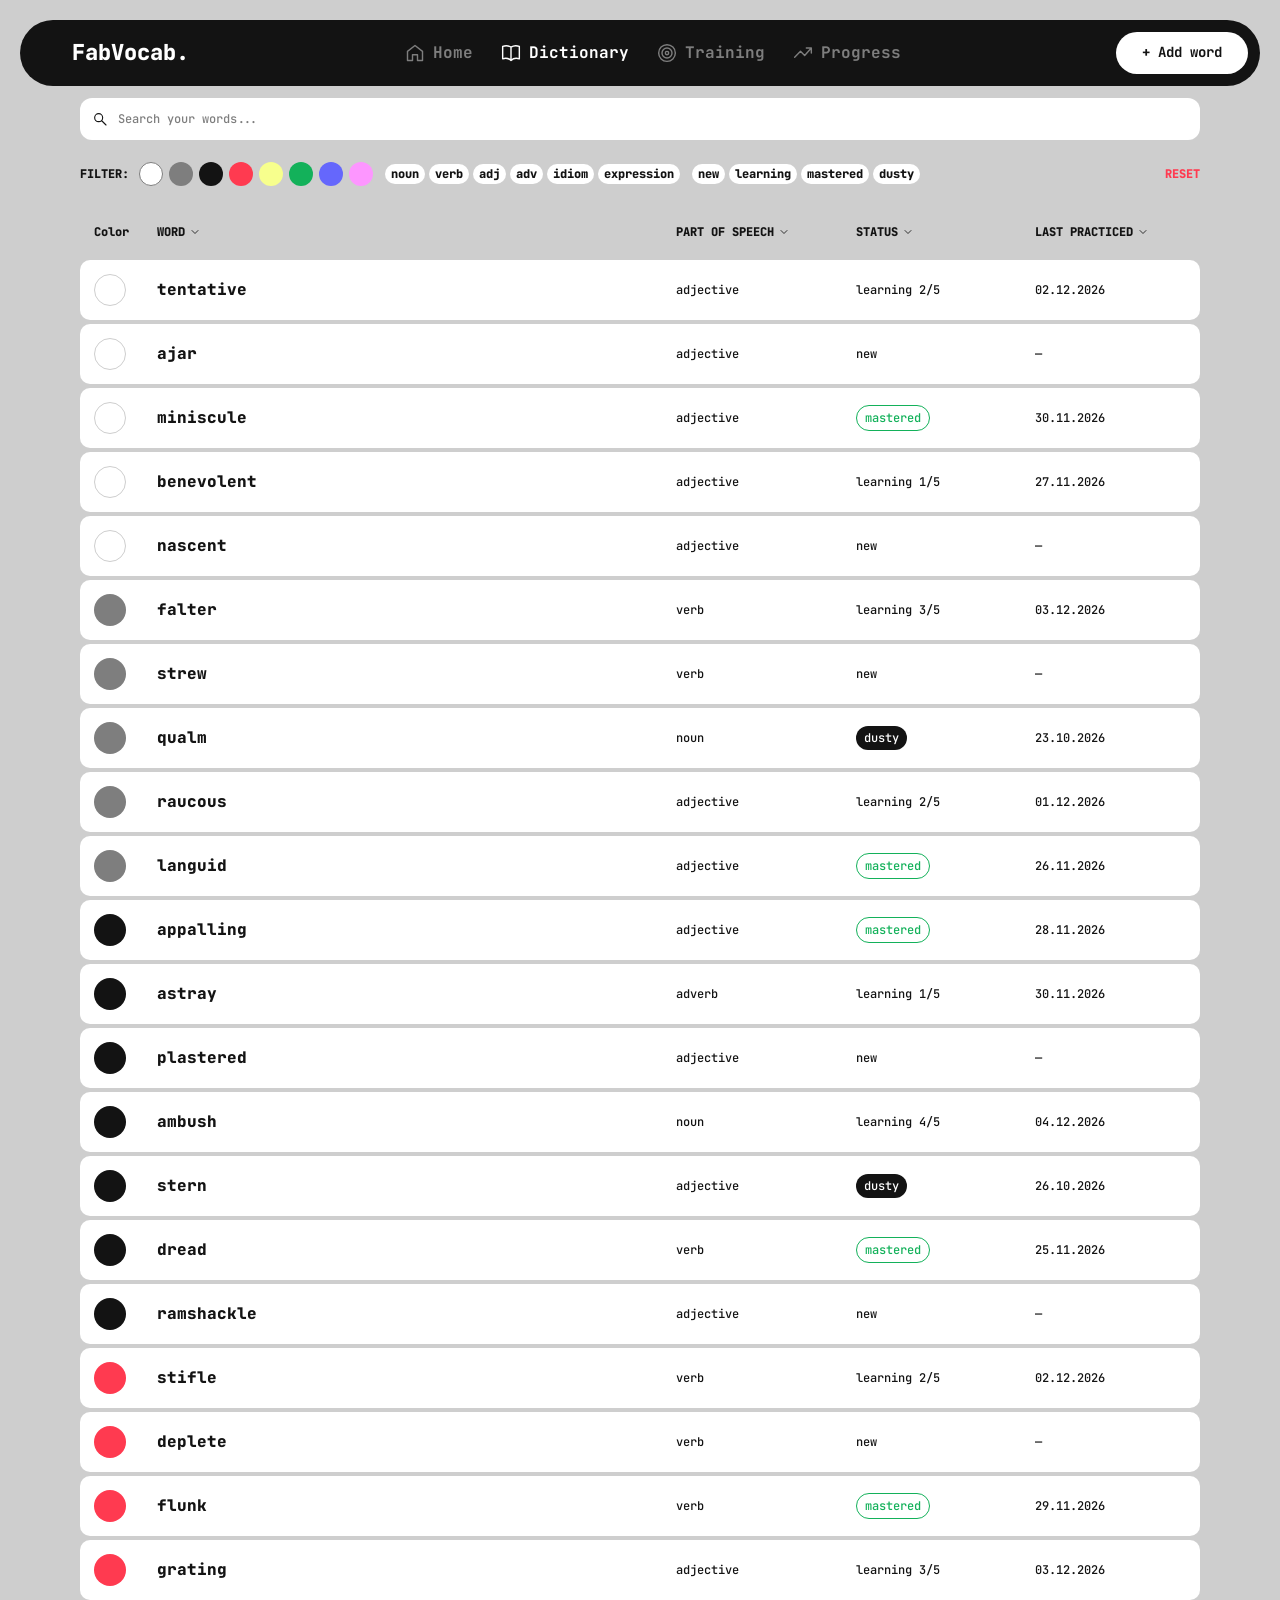
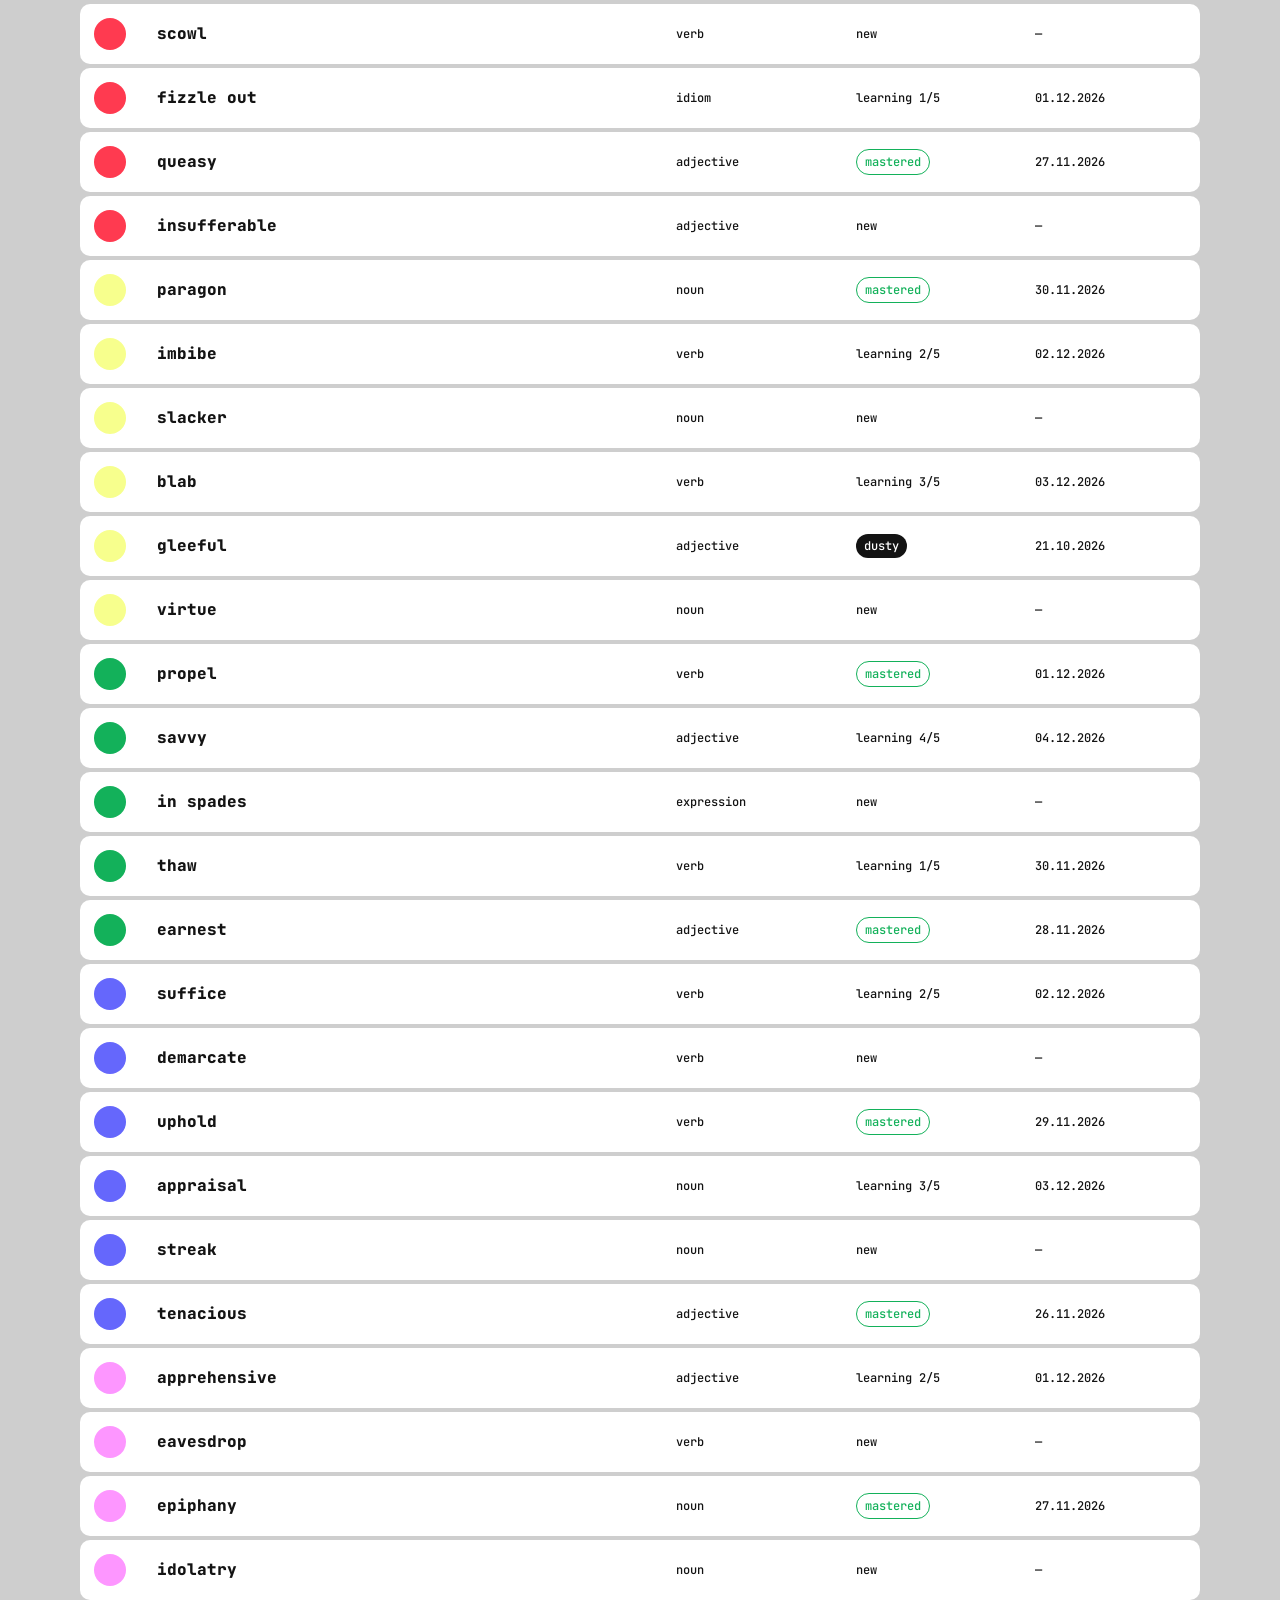
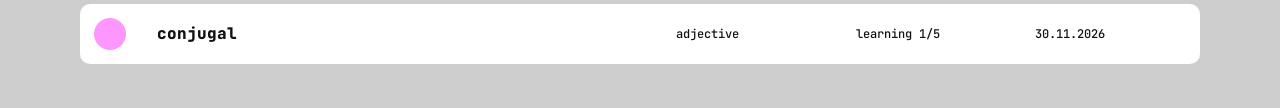
==== commit 132a5e60: "HW3: feat: add Clipboard browser API" ====
--- a/pages/dictionary.html
+++ b/pages/dictionary.html
@@ -53,6 +53,14 @@
     <symbol id="icon-trash" viewBox="0 0 24 24">
       <path d="M3 6h18M9 6V3h6v3M5 6l1 15h12l1-15M10 10v7M14 10v7"/>
     </symbol>
+
+    <symbol id="icon-paste" viewBox="0 0 24 24">
+      <path d="M9 4H6a1 1 0 0 0-1 1v15a1 1 0 0 0 1 1h12a1 1 0 0 0 1-1V5a1 1 0 0 0-1-1h-3M9 3h6v4H9V3z"/>
+    </symbol>
+
+    <symbol id="icon-copy" viewBox="0 0 24 24">
+      <path d="M6 15.5H5a1 1 0 0 1-1-1V5a1 1 0 0 1 1-1h9.5a1 1 0 0 1 1 1v1m-6 14H19a1 1 0 0 0 1-1V9.5a1 1 0 0 0-1-1H9.5a1 1 0 0 0-1 1V19a1 1 0 0 0 1 1Z"/>
+    </symbol>
   </svg>
 
   <!-- Shared mobile header; the title is updated by dictionary.js -->
@@ -113,33 +121,35 @@
         <div class="filter-colors">
           <span class="filter-label">Filter:</span>
 
-          <fieldset class="color-picker filter-picker">
+          <fieldset class="filter-picker">
             <legend class="sr-only">Filter by color</legend>
 
-            <label class="color-option color-white" for="filter-white">
-              <input id="filter-white" type="radio" name="filter-color" value="white" aria-label="White">
-            </label>
-            <label class="color-option color-gray" for="filter-gray">
-              <input id="filter-gray" type="radio" name="filter-color" value="gray" aria-label="Gray">
-            </label>
-            <label class="color-option color-black" for="filter-black">
-              <input id="filter-black" type="radio" name="filter-color" value="black" aria-label="Black">
-            </label>
-            <label class="color-option color-red" for="filter-red">
-              <input id="filter-red" type="radio" name="filter-color" value="red" aria-label="Red">
-            </label>
-            <label class="color-option color-yellow" for="filter-yellow">
-              <input id="filter-yellow" type="radio" name="filter-color" value="yellow" aria-label="Yellow">
-            </label>
-            <label class="color-option color-green" for="filter-green">
-              <input id="filter-green" type="radio" name="filter-color" value="green" aria-label="Green">
-            </label>
-            <label class="color-option color-blue" for="filter-blue">
-              <input id="filter-blue" type="radio" name="filter-color" value="blue" aria-label="Blue">
-            </label>
-            <label class="color-option color-pink" for="filter-pink">
-              <input id="filter-pink" type="radio" name="filter-color" value="pink" aria-label="Pink">
-            </label>
+            <div class="color-picker">
+              <label class="color-option color-white" for="filter-white">
+                <input id="filter-white" type="radio" name="filter-color" value="white" aria-label="White">
+              </label>
+              <label class="color-option color-gray" for="filter-gray">
+                <input id="filter-gray" type="radio" name="filter-color" value="gray" aria-label="Gray">
+              </label>
+              <label class="color-option color-black" for="filter-black">
+                <input id="filter-black" type="radio" name="filter-color" value="black" aria-label="Black">
+              </label>
+              <label class="color-option color-red" for="filter-red">
+                <input id="filter-red" type="radio" name="filter-color" value="red" aria-label="Red">
+              </label>
+              <label class="color-option color-yellow" for="filter-yellow">
+                <input id="filter-yellow" type="radio" name="filter-color" value="yellow" aria-label="Yellow">
+              </label>
+              <label class="color-option color-green" for="filter-green">
+                <input id="filter-green" type="radio" name="filter-color" value="green" aria-label="Green">
+              </label>
+              <label class="color-option color-blue" for="filter-blue">
+                <input id="filter-blue" type="radio" name="filter-color" value="blue" aria-label="Blue">
+              </label>
+              <label class="color-option color-pink" for="filter-pink">
+                <input id="filter-pink" type="radio" name="filter-color" value="pink" aria-label="Pink">
+              </label>
+            </div>
           </fieldset>
         </div>
 
@@ -221,7 +231,18 @@
       <form class="word-form" id="add-form" novalidate>
         <div class="form-field">
           <label for="add-text">Word *</label>
-          <input id="add-text" name="word" placeholder="What is it?" required>
+          <div class="field-with-paste">
+            <input id="add-text" name="word" placeholder="What is it?" required>
+            <button
+              class="paste-button"
+              type="button"
+              data-paste-target="add-text"
+              aria-label="Paste from clipboard"
+              title="Paste from clipboard"
+            >
+              <svg class="interface-icon" aria-hidden="true"><use href="#icon-paste"/></svg>
+            </button>
+          </div>
         </div>
 
         <div class="form-field">
@@ -236,17 +257,50 @@
 
         <div class="form-field">
           <label for="add-definition">Definition *</label>
-          <textarea id="add-definition" name="definition" placeholder="What does it mean?" required></textarea>
+          <div class="field-with-paste">
+            <textarea id="add-definition" name="definition" placeholder="What does it mean?" required></textarea>
+            <button
+              class="paste-button paste-button-tall"
+              type="button"
+              data-paste-target="add-definition"
+              aria-label="Paste from clipboard"
+              title="Paste from clipboard"
+            >
+              <svg class="interface-icon" aria-hidden="true"><use href="#icon-paste"/></svg>
+            </button>
+          </div>
         </div>
 
         <div class="form-field">
           <label for="add-translation">Translation</label>
-          <input id="add-translation" name="translation" placeholder="What does it mean in your lang?">
+          <div class="field-with-paste">
+            <input id="add-translation" name="translation" placeholder="What does it mean in your lang?">
+            <button
+              class="paste-button"
+              type="button"
+              data-paste-target="add-translation"
+              aria-label="Paste from clipboard"
+              title="Paste from clipboard"
+            >
+              <svg class="interface-icon" aria-hidden="true"><use href="#icon-paste"/></svg>
+            </button>
+          </div>
         </div>
 
         <div class="form-field">
           <label for="add-example">Example</label>
-          <input id="add-example" name="example" placeholder="Later is fine">
+          <div class="field-with-paste">
+            <input id="add-example" name="example" placeholder="Later is fine">
+            <button
+              class="paste-button"
+              type="button"
+              data-paste-target="add-example"
+              aria-label="Paste from clipboard"
+              title="Paste from clipboard"
+            >
+              <svg class="interface-icon" aria-hidden="true"><use href="#icon-paste"/></svg>
+            </button>
+          </div>
         </div>
 
         <div class="form-actions">
--- a/styles/dictionary.css
+++ b/styles/dictionary.css
@@ -237,7 +237,7 @@
   position: relative;
 
   display: grid;
-  grid-template-columns: 8px max-content minmax(0, 1fr);
+  grid-template-columns: max-content max-content minmax(0, 1fr);
   column-gap: var(--space-xs);
   row-gap: var(--space-2xs);
   align-content: center;
@@ -267,7 +267,7 @@
 
 .word-color {
   grid-column: 1;
-  grid-row: 1 / 3;
+  grid-row: 1;
   align-self: center;
 }
 
@@ -295,8 +295,8 @@
 
 .word-dot {
   display: block;
-  width: 8px;
-  height: 8px;
+  width: 32px;
+  height: 32px;
   border-radius: 50%;
 }
 
@@ -325,6 +325,8 @@
 
 .word-date {
   display: none;
+
+  font-size: var(--font-size-sm);
 }
 
 /* Empty search results */
@@ -393,7 +395,9 @@
 
 .form-field > input,
 .form-field > select,
-.form-field > textarea {
+.form-field > textarea,
+.field-with-paste > input,
+.field-with-paste > textarea {
   width: 100%;
   height: 42px;
   padding: var(--space-sm);
@@ -408,19 +412,65 @@
   padding: 0 var(--space-sm);
 }
 
-.form-field > textarea {
+.form-field > textarea,
+.field-with-paste > textarea {
   height: 80px;
   line-height: 18px;
   resize: vertical;
 }
 
-.form-field > :is(input, select, textarea):focus {
+.form-field > :is(input, select, textarea):focus,
+.field-with-paste > :is(input, textarea):focus {
   border-color: var(--ink);
   outline: none;
 }
 
-.form-field > [aria-invalid="true"] {
+.form-field > [aria-invalid="true"],
+.field-with-paste > [aria-invalid="true"] {
   border-color: var(--red);
+}
+
+/* Input + clipboard-paste button pair (Add word form, HW #3) */
+
+.field-with-paste {
+  display: flex;
+  align-items: flex-start;
+  gap: 6px;
+}
+
+.field-with-paste > :is(input, textarea) {
+  flex: 1;
+  min-width: 0;
+}
+
+.paste-button {
+  flex: none;
+  display: flex;
+  align-items: center;
+  justify-content: center;
+
+  width: 42px;
+  height: 42px;
+  padding: 0;
+  border: 1px solid transparent;
+  border-radius: 10px;
+  background: var(--paper);
+
+  cursor: pointer;
+  transition: border-color var(--transition-fast);
+}
+
+.paste-button-tall {
+  height: 80px;
+}
+
+.paste-button:hover {
+  border-color: var(--ink);
+}
+
+.paste-button .interface-icon {
+  width: 18px;
+  height: 18px;
 }
 
 .color-error .color-option {
@@ -896,11 +946,6 @@
     width: 60px;
   }
 
-  .word-dot {
-    width: 32px;
-    height: 32px;
-  }
-
   .word-title {
     font-size: var(--font-size-lg);
   }
@@ -1018,7 +1063,12 @@
 
 /* Dynamic additions (JavaScript-driven states) */
 
-/* No-results note inside the live list */
+/* No-results note inside the live list — `hidden` must win over the
+   flex display above. */
+.dictionary-empty-note[hidden] {
+  display: none;
+}
+
 .dictionary-empty-note {
   min-height: 262px;
   padding: 40px 0;
